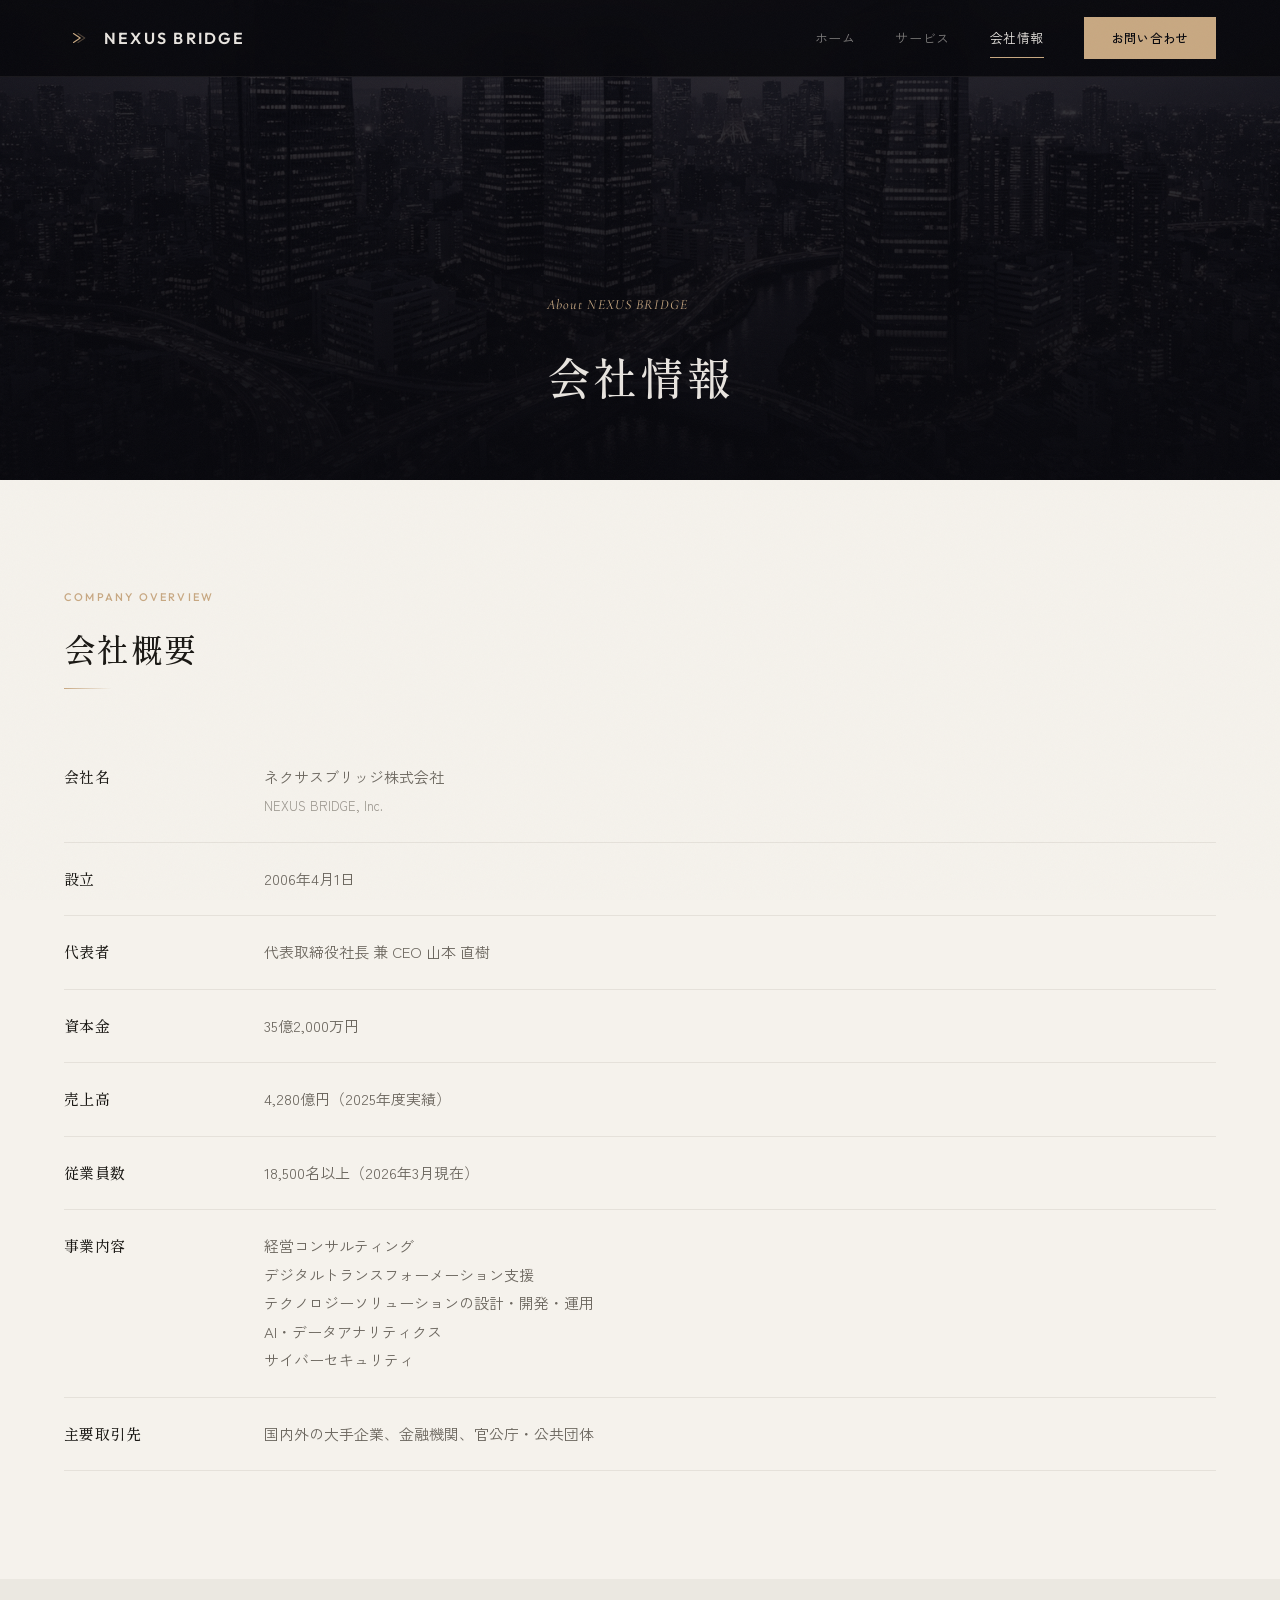
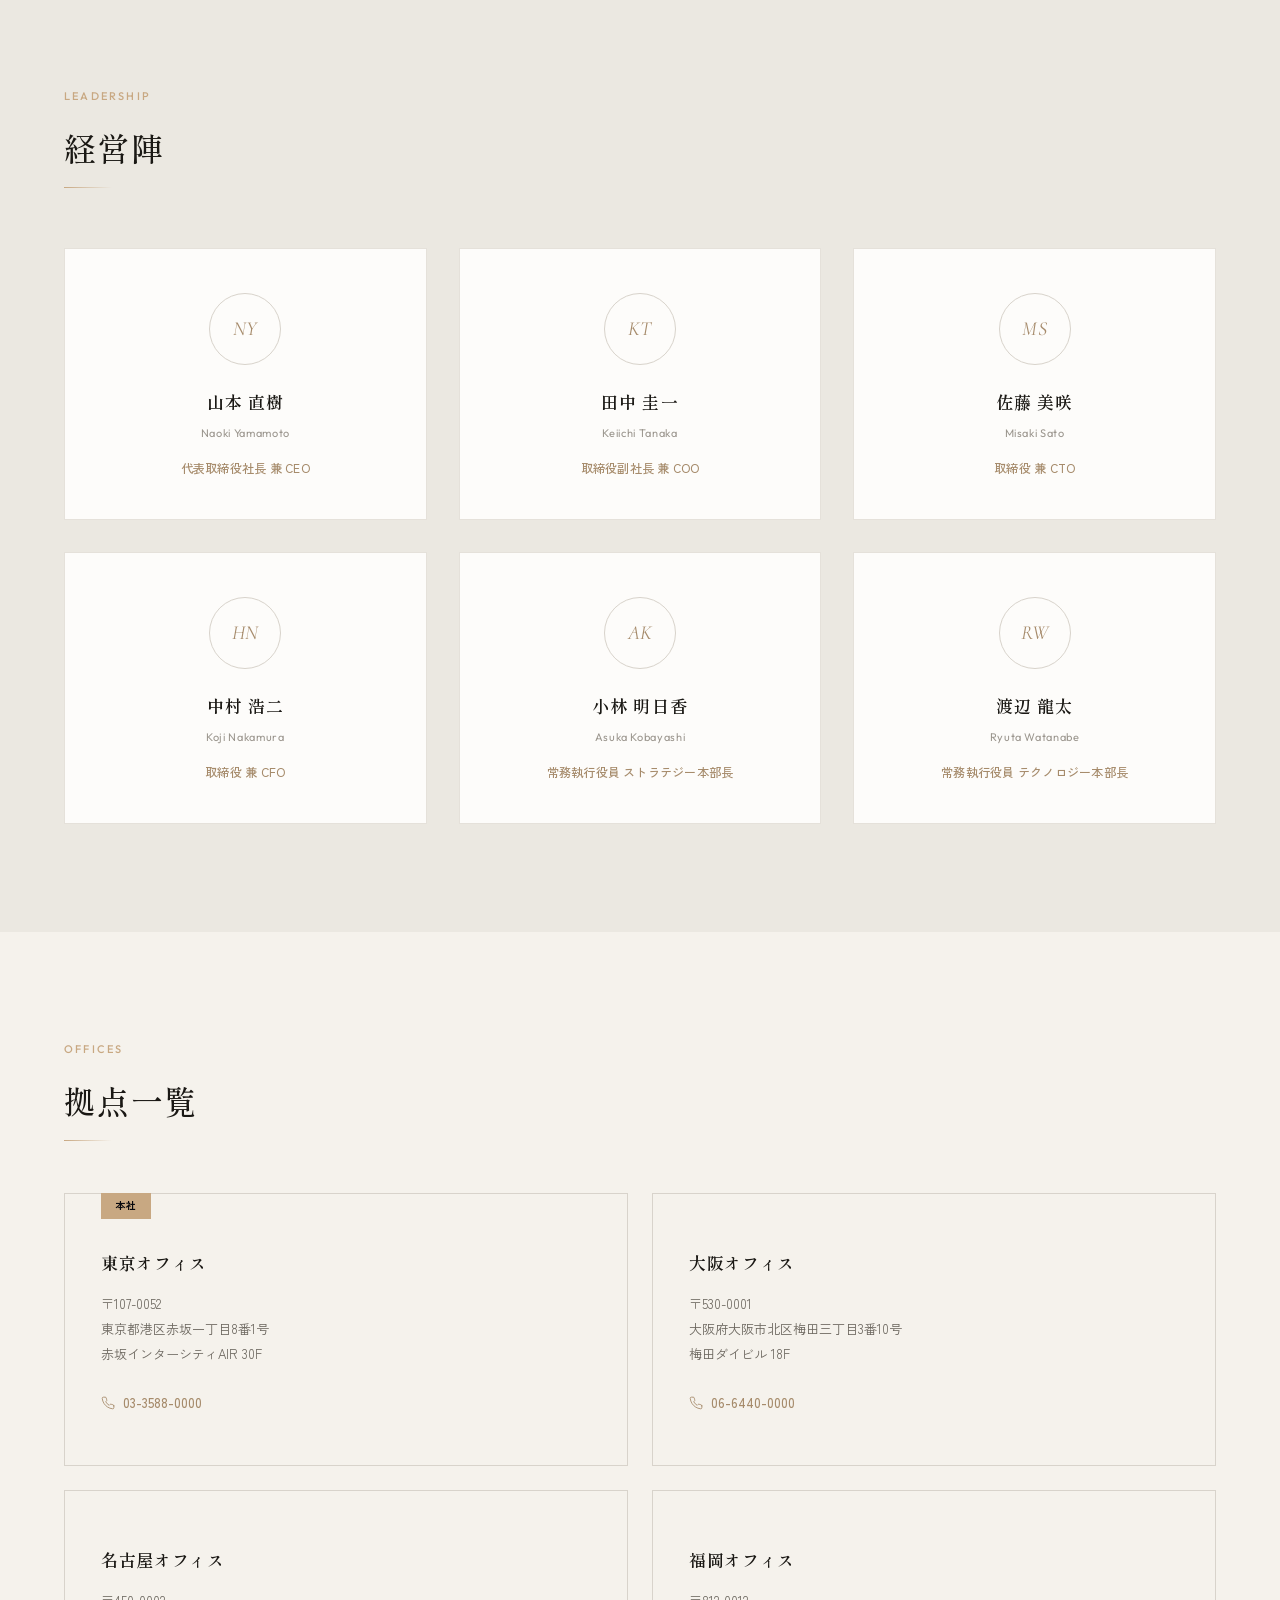
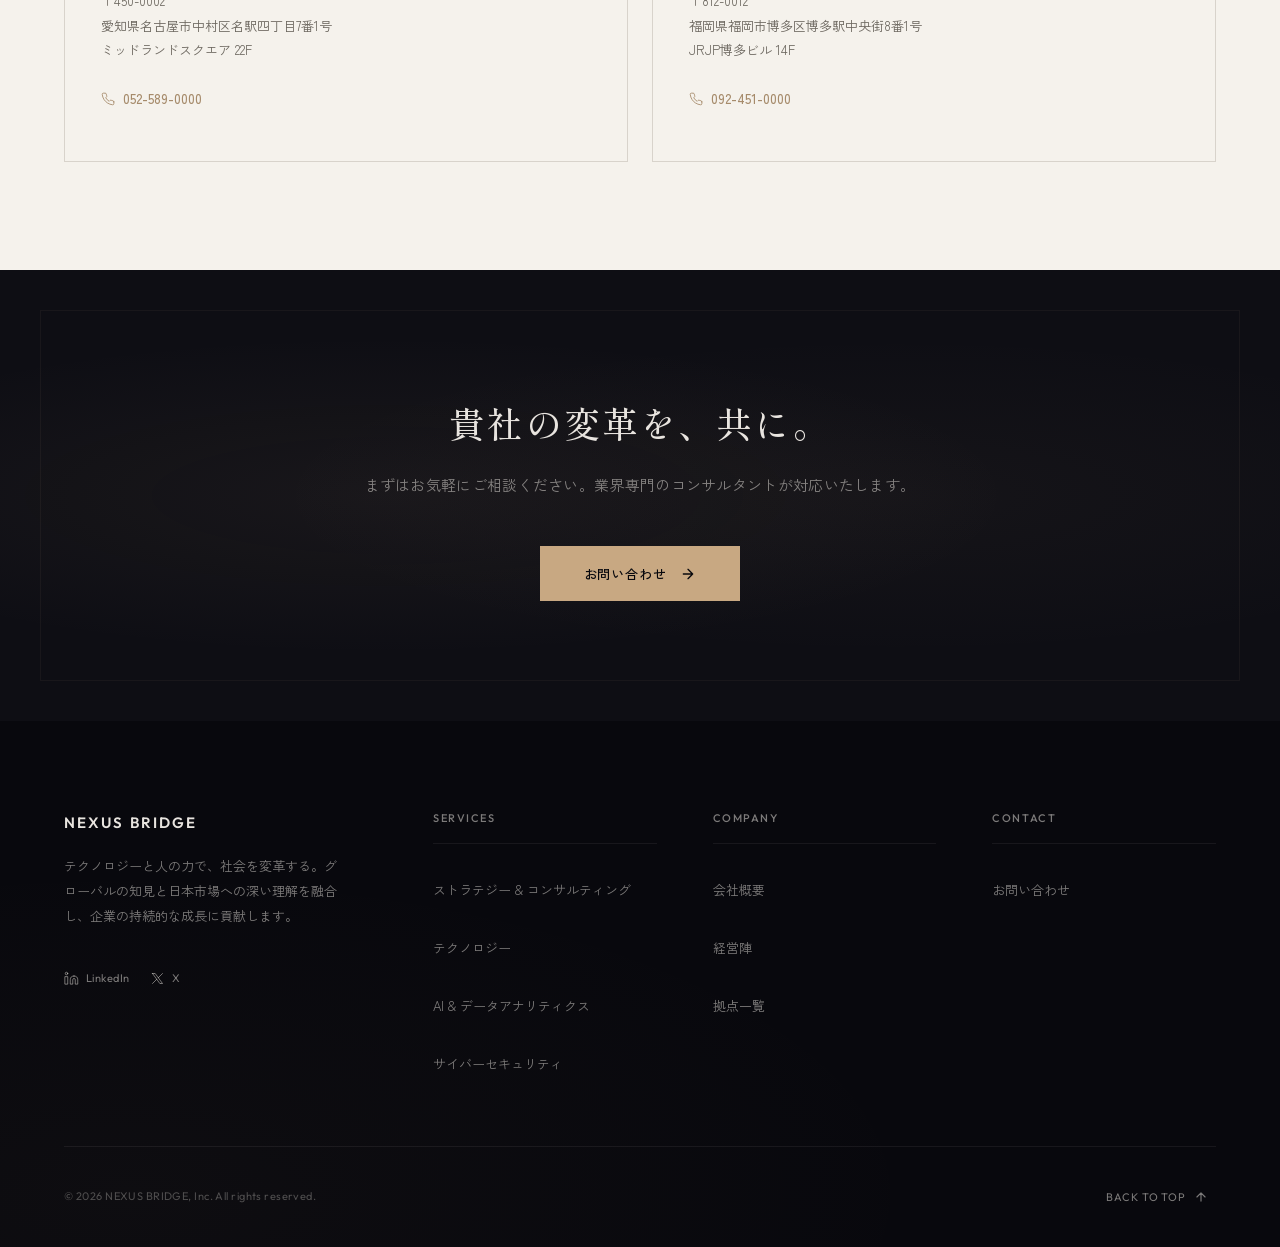
==== about.html @ c017702c "Initial commit: NEXUS BRIDGE corporate site with Dark Atelier design Co-Authored-By: Claude Opus 4.6" ====
<!DOCTYPE html>
<html lang="ja">
<head>
  <meta charset="UTF-8">
  <meta name="viewport" content="width=device-width, initial-scale=1.0">
  <title>会社情報 | NEXUS BRIDGE</title>
  <meta name="description" content="ネクサスブリッジの会社概要、経営陣、拠点情報をご紹介します。">
  <link rel="icon" type="image/svg+xml" href="favicon.svg">
  <link rel="preconnect" href="https://fonts.googleapis.com">
  <link rel="preconnect" href="https://fonts.gstatic.com" crossorigin>
  <link href="https://fonts.googleapis.com/css2?family=Cormorant:ital,wght@0,400;0,500;0,600;0,700;1,400;1,500&family=Outfit:wght@300;400;500;600;700&family=Shippori+Mincho:wght@400;500;600;700&family=Zen+Kaku+Gothic+New:wght@400;500;700&display=swap" rel="stylesheet">
  <link rel="stylesheet" href="style.css">
</head>
<body>

  <!-- ===== HEADER ===== -->
  <header class="header" role="banner">
    <div class="header__inner">
      <a href="index.html" class="header__logo" aria-label="NEXUS BRIDGE ホーム">
        <span class="header__logo-chevron">
          <svg viewBox="0 0 32 32" fill="none" aria-hidden="true">
            <path d="M8 8L20 16L8 24" stroke="#C8A882" stroke-width="2" stroke-linecap="round" stroke-linejoin="round"/>
            <path d="M16 8L28 16L16 24" stroke="#C8A882" stroke-width="2" stroke-linecap="round" stroke-linejoin="round" opacity="0.35"/>
          </svg>
        </span>
        NEXUS BRIDGE
      </a>
      <nav class="header__nav" id="mainNav" aria-label="メインナビゲーション">
        <a href="index.html" class="header__nav-link">ホーム</a>
        <a href="services.html" class="header__nav-link">サービス</a>
        <a href="about.html" class="header__nav-link header__nav-link--active">会社情報</a>
        <a href="contact.html" class="header__contact-btn">お問い合わせ</a>
      </nav>
      <button class="header__menu-btn" id="menuBtn" aria-label="メニューを開く" aria-expanded="false">
        <svg viewBox="0 0 24 24" fill="none" stroke="currentColor" stroke-width="1.5" stroke-linecap="round" aria-hidden="true">
          <line x1="3" y1="6" x2="21" y2="6"/>
          <line x1="3" y1="12" x2="21" y2="12"/>
          <line x1="3" y1="18" x2="21" y2="18"/>
        </svg>
      </button>
    </div>
  </header>

  <main>
    <!-- ===== PAGE HERO ===== -->
    <section class="page-hero">
      <div class="page-hero__bg">
        <img src="images/about-hero.png" alt="" loading="eager">
      </div>
      <div class="page-hero__overlay"></div>
      <div class="container">
        <div class="page-hero__content">
          <p class="page-hero__eyebrow">About NEXUS BRIDGE</p>
          <h1 class="page-hero__title">会社情報</h1>
        </div>
      </div>
    </section>

    <!-- ===== COMPANY INFO ===== -->
    <section class="company-info" id="overview">
      <div class="container">
        <div class="company-info__header reveal">
          <p class="eyebrow">Company Overview</p>
          <h2 class="section-title">会社概要</h2>
          <div class="accent-line" style="margin-top: 16px;"></div>
        </div>
        <table class="company-info__table reveal">
          <tbody>
            <tr>
              <th>会社名</th>
              <td>ネクサスブリッジ株式会社<br><span style="font-size: 0.8125rem; color: var(--color-text-tertiary);">NEXUS BRIDGE, Inc.</span></td>
            </tr>
            <tr>
              <th>設立</th>
              <td>2006年4月1日</td>
            </tr>
            <tr>
              <th>代表者</th>
              <td>代表取締役社長 兼 CEO 山本 直樹</td>
            </tr>
            <tr>
              <th>資本金</th>
              <td>35億2,000万円</td>
            </tr>
            <tr>
              <th>売上高</th>
              <td>4,280億円（2025年度実績）</td>
            </tr>
            <tr>
              <th>従業員数</th>
              <td>18,500名以上（2026年3月現在）</td>
            </tr>
            <tr>
              <th>事業内容</th>
              <td>
                経営コンサルティング<br>
                デジタルトランスフォーメーション支援<br>
                テクノロジーソリューションの設計・開発・運用<br>
                AI・データアナリティクス<br>
                サイバーセキュリティ
              </td>
            </tr>
            <tr>
              <th>主要取引先</th>
              <td>国内外の大手企業、金融機関、官公庁・公共団体</td>
            </tr>
          </tbody>
        </table>
      </div>
    </section>

    <!-- ===== LEADERSHIP ===== -->
    <section class="leadership" id="leadership">
      <div class="container">
        <div class="leadership__header reveal">
          <p class="eyebrow">Leadership</p>
          <h2 class="section-title">経営陣</h2>
          <div class="accent-line" style="margin-top: 16px;"></div>
        </div>
        <div class="leadership__grid">
          <article class="leader-card reveal reveal--delay-1">
            <div class="leader-card__avatar">NY</div>
            <h3 class="leader-card__name">山本 直樹</h3>
            <p class="leader-card__name-en">Naoki Yamamoto</p>
            <p class="leader-card__role">代表取締役社長 兼 CEO</p>
          </article>
          <article class="leader-card reveal--card reveal--delay-2">
            <div class="leader-card__avatar">KT</div>
            <h3 class="leader-card__name">田中 圭一</h3>
            <p class="leader-card__name-en">Keiichi Tanaka</p>
            <p class="leader-card__role">取締役副社長 兼 COO</p>
          </article>
          <article class="leader-card reveal reveal--delay-3">
            <div class="leader-card__avatar">MS</div>
            <h3 class="leader-card__name">佐藤 美咲</h3>
            <p class="leader-card__name-en">Misaki Sato</p>
            <p class="leader-card__role">取締役 兼 CTO</p>
          </article>
          <article class="leader-card reveal--left reveal--delay-1">
            <div class="leader-card__avatar">HN</div>
            <h3 class="leader-card__name">中村 浩二</h3>
            <p class="leader-card__name-en">Koji Nakamura</p>
            <p class="leader-card__role">取締役 兼 CFO</p>
          </article>
          <article class="leader-card reveal reveal--delay-2">
            <div class="leader-card__avatar">AK</div>
            <h3 class="leader-card__name">小林 明日香</h3>
            <p class="leader-card__name-en">Asuka Kobayashi</p>
            <p class="leader-card__role">常務執行役員 ストラテジー本部長</p>
          </article>
          <article class="leader-card reveal--right reveal--delay-3">
            <div class="leader-card__avatar">RW</div>
            <h3 class="leader-card__name">渡辺 龍太</h3>
            <p class="leader-card__name-en">Ryuta Watanabe</p>
            <p class="leader-card__role">常務執行役員 テクノロジー本部長</p>
          </article>
        </div>
      </div>
    </section>

    <!-- ===== OFFICES ===== -->
    <section class="offices" id="offices">
      <div class="container">
        <div class="offices__header reveal">
          <p class="eyebrow">Offices</p>
          <h2 class="section-title">拠点一覧</h2>
          <div class="accent-line" style="margin-top: 16px;"></div>
        </div>
        <div class="offices__grid">
          <div class="office-card reveal reveal--delay-1">
            <span class="office-card__badge">本社</span>
            <h3 class="office-card__name">東京オフィス</h3>
            <address class="office-card__address">
              〒107-0052<br>
              東京都港区赤坂一丁目8番1号<br>
              赤坂インターシティAIR 30F
            </address>
            <a href="tel:03-3588-0000" class="office-card__tel">
              <svg width="14" height="14" viewBox="0 0 24 24" fill="none" stroke="currentColor" stroke-width="1.5" stroke-linecap="round" stroke-linejoin="round" aria-hidden="true">
                <path d="M22 16.92v3a2 2 0 0 1-2.18 2 19.79 19.79 0 0 1-8.63-3.07 19.5 19.5 0 0 1-6-6 19.79 19.79 0 0 1-3.07-8.67A2 2 0 0 1 4.11 2h3a2 2 0 0 1 2 1.72 12.84 12.84 0 0 0 .7 2.81 2 2 0 0 1-.45 2.11L8.09 9.91a16 16 0 0 0 6 6l1.27-1.27a2 2 0 0 1 2.11-.45 12.84 12.84 0 0 0 2.81.7A2 2 0 0 1 22 16.92z"/>
              </svg>
              03-3588-0000
            </a>
          </div>
          <div class="office-card reveal reveal--delay-2">
            <h3 class="office-card__name">大阪オフィス</h3>
            <address class="office-card__address">
              〒530-0001<br>
              大阪府大阪市北区梅田三丁目3番10号<br>
              梅田ダイビル 18F
            </address>
            <a href="tel:06-6440-0000" class="office-card__tel">
              <svg width="14" height="14" viewBox="0 0 24 24" fill="none" stroke="currentColor" stroke-width="1.5" stroke-linecap="round" stroke-linejoin="round" aria-hidden="true">
                <path d="M22 16.92v3a2 2 0 0 1-2.18 2 19.79 19.79 0 0 1-8.63-3.07 19.5 19.5 0 0 1-6-6 19.79 19.79 0 0 1-3.07-8.67A2 2 0 0 1 4.11 2h3a2 2 0 0 1 2 1.72 12.84 12.84 0 0 0 .7 2.81 2 2 0 0 1-.45 2.11L8.09 9.91a16 16 0 0 0 6 6l1.27-1.27a2 2 0 0 1 2.11-.45 12.84 12.84 0 0 0 2.81.7A2 2 0 0 1 22 16.92z"/>
              </svg>
              06-6440-0000
            </a>
          </div>
          <div class="office-card reveal reveal--delay-3">
            <h3 class="office-card__name">名古屋オフィス</h3>
            <address class="office-card__address">
              〒450-0002<br>
              愛知県名古屋市中村区名駅四丁目7番1号<br>
              ミッドランドスクエア 22F
            </address>
            <a href="tel:052-589-0000" class="office-card__tel">
              <svg width="14" height="14" viewBox="0 0 24 24" fill="none" stroke="currentColor" stroke-width="1.5" stroke-linecap="round" stroke-linejoin="round" aria-hidden="true">
                <path d="M22 16.92v3a2 2 0 0 1-2.18 2 19.79 19.79 0 0 1-8.63-3.07 19.5 19.5 0 0 1-6-6 19.79 19.79 0 0 1-3.07-8.67A2 2 0 0 1 4.11 2h3a2 2 0 0 1 2 1.72 12.84 12.84 0 0 0 .7 2.81 2 2 0 0 1-.45 2.11L8.09 9.91a16 16 0 0 0 6 6l1.27-1.27a2 2 0 0 1 2.11-.45 12.84 12.84 0 0 0 2.81.7A2 2 0 0 1 22 16.92z"/>
              </svg>
              052-589-0000
            </a>
          </div>
          <div class="office-card reveal reveal--delay-4">
            <h3 class="office-card__name">福岡オフィス</h3>
            <address class="office-card__address">
              〒812-0012<br>
              福岡県福岡市博多区博多駅中央街8番1号<br>
              JRJP博多ビル 14F
            </address>
            <a href="tel:092-451-0000" class="office-card__tel">
              <svg width="14" height="14" viewBox="0 0 24 24" fill="none" stroke="currentColor" stroke-width="1.5" stroke-linecap="round" stroke-linejoin="round" aria-hidden="true">
                <path d="M22 16.92v3a2 2 0 0 1-2.18 2 19.79 19.79 0 0 1-8.63-3.07 19.5 19.5 0 0 1-6-6 19.79 19.79 0 0 1-3.07-8.67A2 2 0 0 1 4.11 2h3a2 2 0 0 1 2 1.72 12.84 12.84 0 0 0 .7 2.81 2 2 0 0 1-.45 2.11L8.09 9.91a16 16 0 0 0 6 6l1.27-1.27a2 2 0 0 1 2.11-.45 12.84 12.84 0 0 0 2.81.7A2 2 0 0 1 22 16.92z"/>
              </svg>
              092-451-0000
            </a>
          </div>
        </div>
      </div>
    </section>

    <!-- ===== CTA ===== -->
    <section class="cta-banner">
      <div class="container">
        <div class="cta-banner__inner reveal--scale">
          <h2 class="cta-banner__title">貴社の変革を、共に。</h2>
          <p class="cta-banner__text">まずはお気軽にご相談ください。業界専門のコンサルタントが対応いたします。</p>
          <a href="contact.html" class="cta-banner__btn">
            お問い合わせ
            <svg class="cta-banner__btn-arrow" width="16" height="16" viewBox="0 0 24 24" fill="none" stroke="currentColor" stroke-width="2" stroke-linecap="round" stroke-linejoin="round" aria-hidden="true">
              <path d="M5 12h14M12 5l7 7-7 7"/>
            </svg>
          </a>
        </div>
      </div>
    </section>
  </main>

  <!-- ===== FOOTER ===== -->
  <footer class="footer" role="contentinfo">
    <div class="container">
      <div class="footer__inner">
        <div class="footer__main">
          <div class="footer__brand">
            <div class="footer__brand-name">NEXUS BRIDGE</div>
            <p class="footer__brand-desc">テクノロジーと人の力で、社会を変革する。グローバルの知見と日本市場への深い理解を融合し、企業の持続的な成長に貢献します。</p>
            <div class="footer__social">
              <a href="#" class="footer__social-link" aria-label="LinkedIn">
                <svg width="15" height="15" viewBox="0 0 24 24" fill="none" stroke="currentColor" stroke-width="1.5" stroke-linecap="round" stroke-linejoin="round" aria-hidden="true">
                  <path d="M16 8a6 6 0 0 1 6 6v7h-4v-7a2 2 0 0 0-2-2 2 2 0 0 0-2 2v7h-4v-7a6 6 0 0 1 6-6z"/>
                  <rect x="2" y="9" width="4" height="12"/>
                  <circle cx="4" cy="4" r="2"/>
                </svg>
                <span>LinkedIn</span>
              </a>
              <a href="#" class="footer__social-link" aria-label="X (Twitter)">
                <svg width="15" height="15" viewBox="0 0 24 24" fill="none" stroke="currentColor" stroke-width="1.5" stroke-linecap="round" stroke-linejoin="round" aria-hidden="true">
                  <path d="M4 4l11.733 16H20L8.267 4H4z"/>
                  <path d="M4 20l6.768-6.768M20 4l-6.768 6.768"/>
                </svg>
                <span>X</span>
              </a>
            </div>
          </div>
          <div class="footer__nav-group">
            <h3 class="footer__nav-title">Services</h3>
            <ul class="footer__nav-list">
              <li><a href="services.html" class="footer__nav-link">ストラテジー &amp; コンサルティング</a></li>
              <li><a href="services.html" class="footer__nav-link">テクノロジー</a></li>
              <li><a href="services.html" class="footer__nav-link">AI &amp; データアナリティクス</a></li>
              <li><a href="services.html" class="footer__nav-link">サイバーセキュリティ</a></li>
            </ul>
          </div>
          <div class="footer__nav-group">
            <h3 class="footer__nav-title">Company</h3>
            <ul class="footer__nav-list">
              <li><a href="about.html" class="footer__nav-link">会社概要</a></li>
              <li><a href="about.html#leadership" class="footer__nav-link">経営陣</a></li>
              <li><a href="about.html#offices" class="footer__nav-link">拠点一覧</a></li>
            </ul>
          </div>
          <div class="footer__nav-group">
            <h3 class="footer__nav-title">Contact</h3>
            <ul class="footer__nav-list">
              <li><a href="contact.html" class="footer__nav-link">お問い合わせ</a></li>
            </ul>
          </div>
        </div>
        <div class="footer__bottom">
          <p class="footer__copyright">&copy; 2026 NEXUS BRIDGE, Inc. All rights reserved.</p>
          <button class="footer__back-to-top" id="backToTop" aria-label="ページの先頭に戻る">
            Back to Top
            <svg width="14" height="14" viewBox="0 0 24 24" fill="none" stroke="currentColor" stroke-width="2" stroke-linecap="round" stroke-linejoin="round" aria-hidden="true">
              <path d="M12 19V5M5 12l7-7 7 7"/>
            </svg>
          </button>
        </div>
      </div>
    </div>
  </footer>

  <script src="main.js"></script>
</body>
</html>
---- style.css ----
/* ========================================
   NEXUS BRIDGE — Dark Atelier Design System
   Warm champagne gold / deep noir / editorial serif
   ======================================== */

/* --- Reset & Base --- */
*, *::before, *::after {
  margin: 0;
  padding: 0;
  box-sizing: border-box;
}

:root {
  /* Brand — Warm Champagne Gold */
  --color-accent: #C8A882;
  --color-accent-dark: #A68B6B;
  --color-accent-light: #DEC5A8;
  --color-accent-subtle: rgba(200, 168, 130, 0.08);
  --color-accent-glow: rgba(200, 168, 130, 0.12);

  /* Dark Palette */
  --color-black: #08080D;
  --color-dark: #0E0E14;
  --color-dark-card: #14141B;
  --color-dark-elevated: #1A1A22;

  /* Light Palette */
  --color-bg: #F5F2EC;
  --color-bg-alt: #EBE8E1;
  --color-bg-card: #FDFCFA;

  /* Text — On Dark */
  --text-on-dark: #E8E4DF;
  --text-on-dark-secondary: rgba(232, 228, 223, 0.52);
  --text-on-dark-tertiary: rgba(232, 228, 223, 0.3);

  /* Text — On Light */
  --color-text: #1A1814;
  --color-text-secondary: #6B665E;
  --color-text-tertiary: #9B968E;

  /* Borders */
  --color-border: #D8D3CB;
  --color-border-light: #E5E1DA;
  --color-border-dark: rgba(232, 228, 223, 0.07);

  /* Typography */
  --font-display: 'Cormorant', 'Shippori Mincho', Georgia, serif;
  --font-display-jp: 'Shippori Mincho', 'Cormorant', Georgia, serif;
  --font-sans: 'Zen Kaku Gothic New', 'Outfit', sans-serif;
  --font-en: 'Outfit', 'Zen Kaku Gothic New', sans-serif;

  /* Layout */
  --container: 1200px;
  --gutter: 24px;

  /* Easing */
  --ease-out: cubic-bezier(0.22, 1, 0.36, 1);
  --ease-out-expo: cubic-bezier(0.16, 1, 0.3, 1);
  --ease-smooth: cubic-bezier(0.4, 0, 0.2, 1);
}

html {
  font-size: 16px;
  scroll-behavior: smooth;
  -webkit-font-smoothing: antialiased;
  -moz-osx-font-smoothing: grayscale;
}

body {
  font-family: var(--font-sans);
  color: var(--color-text);
  background: var(--color-bg);
  line-height: 1.8;
  overflow-x: hidden;
}

/* --- Film Grain Overlay --- */
body::after {
  content: '';
  position: fixed;
  inset: 0;
  z-index: 10000;
  pointer-events: none;
  opacity: 0.028;
  background-image: url("data:image/svg+xml,%3Csvg viewBox='0 0 512 512' xmlns='http://www.w3.org/2000/svg'%3E%3Cfilter id='n'%3E%3CfeTurbulence type='fractalNoise' baseFrequency='0.65' numOctaves='4' stitchTiles='stitch'/%3E%3C/filter%3E%3Crect width='100%25' height='100%25' filter='url(%23n)'/%3E%3C/svg%3E");
  background-size: 256px 256px;
}

img {
  max-width: 100%;
  height: auto;
  display: block;
}

a {
  color: inherit;
  text-decoration: none;
}

ul, ol {
  list-style: none;
}

/* --- Container --- */
.container {
  max-width: var(--container);
  margin: 0 auto;
  padding: 0 var(--gutter);
}

/* --- Shared Typography --- */
.eyebrow {
  font-family: var(--font-en);
  font-size: 0.6875rem;
  font-weight: 500;
  letter-spacing: 0.2em;
  text-transform: uppercase;
  color: var(--color-accent);
}

.eyebrow--light {
  color: var(--color-accent-light);
}

.section-title {
  font-family: var(--font-display-jp);
  font-size: 2rem;
  font-weight: 500;
  line-height: 1.5;
  letter-spacing: 0.04em;
}

.section-title--large {
  font-size: 2.5rem;
}

.section-lead {
  font-size: 0.9375rem;
  color: var(--color-text-secondary);
  line-height: 2;
  max-width: 640px;
}

/* --- Accent Line (gold) --- */
.accent-line {
  width: 48px;
  height: 1px;
  background: linear-gradient(90deg, var(--color-accent), transparent);
}

/* ========================================
   HEADER
   ======================================== */
.header {
  position: fixed;
  top: 0;
  left: 0;
  right: 0;
  z-index: 1000;
  background: rgba(8, 8, 13, 0.92);
  backdrop-filter: blur(20px) saturate(1.2);
  -webkit-backdrop-filter: blur(20px) saturate(1.2);
  border-bottom: 1px solid var(--color-border-dark);
  transition: background 0.5s var(--ease-smooth);
}

.header__inner {
  display: flex;
  align-items: center;
  justify-content: space-between;
  height: 76px;
  max-width: var(--container);
  margin: 0 auto;
  padding: 0 var(--gutter);
}

.header__logo {
  display: flex;
  align-items: center;
  gap: 12px;
  font-family: var(--font-en);
  font-weight: 600;
  font-size: 1rem;
  color: var(--text-on-dark);
  letter-spacing: 0.14em;
  text-transform: uppercase;
}

.header__logo-chevron {
  display: inline-flex;
  align-items: center;
  justify-content: center;
  width: 28px;
  height: 28px;
}

.header__logo-chevron svg {
  width: 18px;
  height: 18px;
}

.header__nav {
  display: flex;
  align-items: center;
  gap: 40px;
}

.header__nav-link {
  font-family: var(--font-sans);
  font-size: 0.8125rem;
  font-weight: 400;
  color: var(--text-on-dark-secondary);
  position: relative;
  padding: 8px 0;
  letter-spacing: 0.04em;
  transition: color 0.4s var(--ease-smooth);
}

.header__nav-link::after {
  content: '';
  position: absolute;
  bottom: 0;
  left: 0;
  width: 0;
  height: 1px;
  background: var(--color-accent);
  transition: width 0.5s var(--ease-out);
}

.header__nav-link:hover,
.header__nav-link--active {
  color: var(--text-on-dark);
}

.header__nav-link:hover::after,
.header__nav-link--active::after {
  width: 100%;
}

.header__nav-link:focus-visible {
  outline: 1px solid var(--color-accent);
  outline-offset: 6px;
}

.header__contact-btn {
  font-family: var(--font-sans);
  font-size: 0.75rem;
  font-weight: 500;
  color: var(--color-black);
  background: var(--color-accent);
  padding: 10px 28px;
  letter-spacing: 0.06em;
  transition: background 0.3s var(--ease-smooth), transform 0.15s ease-out;
}

.header__contact-btn:hover {
  background: var(--color-accent-light);
}

.header__contact-btn:active {
  transform: scale(0.97);
}

.header__contact-btn:focus-visible {
  outline: 1px solid var(--color-accent-light);
  outline-offset: 4px;
}

/* Mobile Menu Button */
.header__menu-btn {
  display: none;
  background: none;
  border: none;
  cursor: pointer;
  padding: 8px;
  color: var(--text-on-dark);
}

.header__menu-btn svg {
  width: 22px;
  height: 22px;
}

/* ========================================
   HERO
   ======================================== */
.hero {
  position: relative;
  min-height: 100vh;
  display: flex;
  align-items: center;
  background: var(--color-black);
  overflow: hidden;
}

.hero__bg {
  position: absolute;
  inset: 0;
  z-index: 1;
}

.hero__bg img {
  width: 100%;
  height: 100%;
  object-fit: cover;
  opacity: 0.35;
  filter: saturate(0.3) contrast(1.1);
}

.hero__overlay {
  position: absolute;
  inset: 0;
  z-index: 2;
  background:
    linear-gradient(160deg, rgba(8, 8, 13, 0.92) 0%, rgba(8, 8, 13, 0.5) 50%, rgba(200, 168, 130, 0.04) 100%);
}

/* Hero diagonal grid lines */
.hero::before {
  content: '';
  position: absolute;
  inset: 0;
  z-index: 2;
  background-image:
    linear-gradient(45deg, rgba(200, 168, 130, 0.02) 1px, transparent 1px),
    linear-gradient(-45deg, rgba(200, 168, 130, 0.02) 1px, transparent 1px);
  background-size: 80px 80px;
  pointer-events: none;
}

.hero__content {
  position: relative;
  z-index: 3;
  max-width: var(--container);
  margin: 0 auto;
  padding: 0 var(--gutter);
  padding-top: 140px;
}

.hero__eyebrow {
  font-family: var(--font-display);
  font-size: 0.9375rem;
  font-weight: 400;
  font-style: italic;
  letter-spacing: 0.08em;
  color: var(--color-accent);
  margin-bottom: 32px;
  opacity: 0;
  animation: heroFadeUp 1s var(--ease-out) 0.3s forwards;
}

.hero__title {
  font-family: var(--font-display-jp);
  font-size: 3.75rem;
  font-weight: 500;
  line-height: 1.35;
  color: var(--text-on-dark);
  letter-spacing: 0.06em;
  max-width: 740px;
  margin-bottom: 20px;
  opacity: 0;
  animation: heroFadeUp 1.2s var(--ease-out) 0.5s forwards;
}

.hero__title-accent {
  color: var(--color-accent);
  display: inline-block;
}

/* Gold line under title */
.hero__title::after {
  content: '';
  display: block;
  width: 64px;
  height: 1px;
  background: linear-gradient(90deg, var(--color-accent), transparent);
  margin-top: 28px;
}

.hero__subtitle {
  font-family: var(--font-sans);
  font-size: 1rem;
  font-weight: 400;
  line-height: 2;
  color: var(--text-on-dark-secondary);
  max-width: 520px;
  margin-bottom: 56px;
  opacity: 0;
  animation: heroFadeUp 1.2s var(--ease-out) 0.7s forwards;
}

.hero__cta {
  display: inline-flex;
  align-items: center;
  gap: 14px;
  font-family: var(--font-sans);
  font-size: 0.8125rem;
  font-weight: 500;
  color: var(--color-black);
  background: var(--color-accent);
  padding: 16px 40px;
  letter-spacing: 0.06em;
  transition: background 0.3s var(--ease-smooth), transform 0.15s ease-out, box-shadow 0.3s var(--ease-smooth);
  opacity: 0;
  animation: heroFadeUp 1.2s var(--ease-out) 0.9s forwards;
}

.hero__cta:hover {
  background: var(--color-accent-light);
  box-shadow: 0 8px 32px rgba(200, 168, 130, 0.2);
}

.hero__cta:active {
  transform: scale(0.97);
}

.hero__cta:focus-visible {
  outline: 1px solid var(--color-accent-light);
  outline-offset: 4px;
}

.hero__cta-arrow {
  transition: transform 0.4s var(--ease-out);
}

.hero__cta:hover .hero__cta-arrow {
  transform: translateX(5px);
}

@keyframes heroFadeUp {
  from {
    opacity: 0;
    transform: translateY(20px);
  }
  to {
    opacity: 1;
    transform: translateY(0);
  }
}

.hero__scroll-indicator {
  position: absolute;
  bottom: 48px;
  left: 50%;
  transform: translateX(-50%);
  z-index: 3;
  display: flex;
  flex-direction: column;
  align-items: center;
  gap: 12px;
  color: var(--text-on-dark-tertiary);
  font-size: 0.625rem;
  font-family: var(--font-en);
  letter-spacing: 0.18em;
  text-transform: uppercase;
}

.hero__scroll-line {
  width: 1px;
  height: 52px;
  background: linear-gradient(to bottom, var(--color-accent), transparent);
  animation: scrollPulse 2.8s cubic-bezier(0.43, 0.13, 0.23, 0.96) infinite;
}

@keyframes scrollPulse {
  0%, 100% { opacity: 0.1; }
  50% { opacity: 0.8; }
}

/* ========================================
   STATS
   ======================================== */
.stats {
  background: var(--color-black);
  padding: 88px 0;
  border-top: 1px solid var(--color-border-dark);
  position: relative;
}

.stats::before {
  content: '';
  position: absolute;
  inset: 0;
  background: radial-gradient(ellipse at 50% 0%, rgba(200, 168, 130, 0.03) 0%, transparent 60%);
  pointer-events: none;
}

.stats__grid {
  display: grid;
  grid-template-columns: repeat(4, 1fr);
  gap: 48px;
  position: relative;
}

.stats__item {
  text-align: center;
  position: relative;
}

.stats__item:not(:last-child)::after {
  content: '';
  position: absolute;
  right: -24px;
  top: 50%;
  transform: translateY(-50%);
  width: 1px;
  height: 48px;
  background: linear-gradient(to bottom, transparent, var(--color-border-dark), transparent);
}

.stats__number {
  font-family: var(--font-display);
  font-size: 3.5rem;
  font-weight: 400;
  color: var(--text-on-dark);
  line-height: 1;
  margin-bottom: 12px;
  letter-spacing: -0.02em;
}

.stats__number-accent {
  color: var(--color-accent);
  font-size: 1.75rem;
  font-weight: 300;
}

.stats__label {
  font-size: 0.75rem;
  color: var(--text-on-dark-secondary);
  letter-spacing: 0.08em;
  font-weight: 400;
}

/* ========================================
   SERVICES
   ======================================== */
.services {
  padding: 140px 0 100px;
  background: var(--color-bg);
  position: relative;
}

/* Subtle dot grid pattern */
.services::before {
  content: '';
  position: absolute;
  inset: 0;
  background-image: radial-gradient(circle, rgba(200, 168, 130, 0.07) 1px, transparent 1px);
  background-size: 32px 32px;
  pointer-events: none;
}

.services__header {
  margin-bottom: 72px;
}

.services__header .eyebrow {
  margin-bottom: 20px;
}

.services__header .section-title {
  margin-bottom: 16px;
}

.services__grid {
  display: grid;
  grid-template-columns: repeat(3, 1fr);
  gap: 28px;
  position: relative;
}

.service-card {
  position: relative;
  padding: 48px 36px 44px;
  background: var(--color-bg-card);
  border: 1px solid var(--color-border-light);
  transition: border-color 0.4s var(--ease-smooth), box-shadow 0.4s var(--ease-smooth), transform 0.4s var(--ease-out);
}

/* Gold left accent border */
.service-card::before {
  content: '';
  position: absolute;
  top: 20px;
  left: -1px;
  width: 2px;
  height: 0;
  background: var(--color-accent);
  transition: height 0.5s var(--ease-out);
}

.service-card:hover {
  border-color: var(--color-accent);
  transform: translateY(-3px);
  box-shadow:
    0 2px 4px rgba(200, 168, 130, 0.04),
    0 12px 40px rgba(200, 168, 130, 0.08);
}

.service-card:hover::before {
  height: calc(100% - 40px);
}

.service-card__number {
  font-family: var(--font-display);
  font-size: 0.875rem;
  font-weight: 400;
  color: var(--color-accent);
  letter-spacing: 0.08em;
  margin-bottom: 24px;
  font-style: italic;
}

.service-card__icon {
  width: 44px;
  height: 44px;
  display: flex;
  align-items: center;
  justify-content: center;
  border: 1px solid var(--color-border);
  margin-bottom: 28px;
  color: var(--color-accent-dark);
  transition: border-color 0.3s var(--ease-smooth), background 0.3s var(--ease-smooth);
}

.service-card:hover .service-card__icon {
  border-color: var(--color-accent);
  background: var(--color-accent-subtle);
}

.service-card__title {
  font-family: var(--font-display-jp);
  font-size: 1.1875rem;
  font-weight: 600;
  margin-bottom: 14px;
  letter-spacing: 0.03em;
  line-height: 1.5;
}

.service-card__text {
  font-size: 0.875rem;
  color: var(--color-text-secondary);
  line-height: 1.9;
  margin-bottom: 28px;
}

.service-card__link {
  display: inline-flex;
  align-items: center;
  gap: 10px;
  font-size: 0.8125rem;
  font-weight: 500;
  color: var(--color-accent-dark);
  letter-spacing: 0.02em;
  transition: gap 0.4s var(--ease-out), color 0.3s var(--ease-smooth);
}

.service-card__link:hover {
  gap: 14px;
  color: var(--color-accent);
}

.service-card__link:focus-visible {
  outline: 1px solid var(--color-accent);
  outline-offset: 4px;
}

/* ========================================
   ABOUT SECTION (index page)
   ======================================== */
.about-section {
  padding: 160px 0;
  background: var(--color-black);
  position: relative;
  overflow: hidden;
}

/* Atmospheric gradients */
.about-section::before {
  content: '';
  position: absolute;
  inset: 0;
  background:
    radial-gradient(ellipse at 15% 50%, rgba(200, 168, 130, 0.04) 0%, transparent 55%),
    radial-gradient(ellipse at 85% 80%, rgba(200, 168, 130, 0.02) 0%, transparent 45%);
  pointer-events: none;
}

/* Subtle grid lines */
.about-section::after {
  content: '';
  position: absolute;
  inset: 0;
  background-image:
    linear-gradient(rgba(232, 228, 223, 0.02) 1px, transparent 1px),
    linear-gradient(90deg, rgba(232, 228, 223, 0.02) 1px, transparent 1px);
  background-size: 64px 64px;
  pointer-events: none;
}

.about-section__inner {
  display: grid;
  grid-template-columns: 5fr 7fr;
  gap: 80px;
  align-items: center;
  position: relative;
  z-index: 1;
}

.about-section__left .eyebrow {
  margin-bottom: 20px;
}

.about-section__title {
  font-family: var(--font-display-jp);
  font-size: 2.125rem;
  font-weight: 500;
  line-height: 1.55;
  color: var(--text-on-dark);
  letter-spacing: 0.04em;
  margin-bottom: 28px;
}

.about-section__text {
  font-size: 0.9375rem;
  color: var(--text-on-dark-secondary);
  line-height: 2;
  margin-bottom: 40px;
}

.about-section__link {
  display: inline-flex;
  align-items: center;
  gap: 14px;
  font-size: 0.8125rem;
  font-weight: 500;
  color: var(--color-accent);
  padding: 14px 32px;
  border: 1px solid rgba(200, 168, 130, 0.35);
  letter-spacing: 0.04em;
  transition: background 0.4s var(--ease-smooth), border-color 0.4s var(--ease-smooth), color 0.3s var(--ease-smooth), transform 0.15s ease-out;
}

.about-section__link:hover {
  background: var(--color-accent);
  border-color: var(--color-accent);
  color: var(--color-black);
}

.about-section__link:active {
  transform: scale(0.97);
}

.about-section__link:focus-visible {
  outline: 1px solid var(--color-accent-light);
  outline-offset: 4px;
}

.about-section__image {
  overflow: hidden;
  position: relative;
}

/* Image reveal mask */
.about-section__image::before {
  content: '';
  position: absolute;
  inset: 0;
  border: 1px solid rgba(200, 168, 130, 0.12);
  z-index: 1;
  pointer-events: none;
}

.about-section__image img {
  width: 100%;
  height: 420px;
  object-fit: cover;
  filter: saturate(0.4) contrast(1.05);
  transition: transform 1s var(--ease-out), filter 1s var(--ease-out);
}

.about-section__image:hover img {
  transform: scale(1.04);
  filter: saturate(0.55) contrast(1.08);
}

/* ========================================
   NEWS
   ======================================== */
.news {
  padding: 100px 0 108px;
  background: var(--color-bg-alt);
}

.news__header {
  display: flex;
  align-items: flex-end;
  justify-content: space-between;
  margin-bottom: 52px;
}

.news__header-left .eyebrow {
  margin-bottom: 16px;
}

.news__more {
  display: inline-flex;
  align-items: center;
  gap: 8px;
  font-size: 0.8125rem;
  font-weight: 500;
  color: var(--color-accent-dark);
  transition: gap 0.4s var(--ease-out);
}

.news__more:hover {
  gap: 12px;
}

.news__more:focus-visible {
  outline: 1px solid var(--color-accent);
  outline-offset: 4px;
}

.news__list {
  display: flex;
  flex-direction: column;
}

.news-item {
  display: grid;
  grid-template-columns: 130px 110px 1fr auto;
  align-items: center;
  gap: 28px;
  padding: 24px 0;
  border-bottom: 1px solid var(--color-border);
  transition: background 0.3s var(--ease-smooth);
  cursor: pointer;
}

.news-item:first-child {
  border-top: 1px solid var(--color-border);
}

.news-item:hover {
  background: rgba(200, 168, 130, 0.03);
}

.news-item__date {
  font-family: var(--font-en);
  font-size: 0.8125rem;
  font-weight: 400;
  color: var(--color-text-tertiary);
  letter-spacing: 0.02em;
}

.news-item__tag {
  display: inline-flex;
  align-items: center;
  justify-content: center;
  font-size: 0.625rem;
  font-weight: 500;
  color: var(--color-accent-dark);
  background: rgba(200, 168, 130, 0.1);
  padding: 5px 14px;
  letter-spacing: 0.06em;
  text-transform: uppercase;
}

.news-item__title {
  font-size: 0.9375rem;
  font-weight: 400;
  color: var(--color-text);
  letter-spacing: 0.02em;
  transition: color 0.3s var(--ease-smooth);
}

.news-item:hover .news-item__title {
  color: var(--color-accent-dark);
}

.news-item__arrow {
  color: var(--color-text-tertiary);
  transition: color 0.3s var(--ease-smooth), transform 0.4s var(--ease-out);
}

.news-item:hover .news-item__arrow {
  color: var(--color-accent);
  transform: translateX(4px);
}

/* ========================================
   CTA BANNER
   ======================================== */
.cta-banner {
  padding: 120px 0;
  background: var(--color-dark);
  position: relative;
  overflow: hidden;
}

/* Warm atmospheric gradients */
.cta-banner::before {
  content: '';
  position: absolute;
  inset: 0;
  background:
    radial-gradient(ellipse at 30% 50%, rgba(200, 168, 130, 0.06) 0%, transparent 50%),
    radial-gradient(ellipse at 70% 50%, rgba(200, 168, 130, 0.04) 0%, transparent 50%);
  pointer-events: none;
}

/* Decorative corner lines */
.cta-banner::after {
  content: '';
  position: absolute;
  top: 40px;
  left: 40px;
  right: 40px;
  bottom: 40px;
  border: 1px solid rgba(200, 168, 130, 0.06);
  pointer-events: none;
}

.cta-banner__inner {
  position: relative;
  z-index: 1;
  text-align: center;
}

.cta-banner__title {
  font-family: var(--font-display-jp);
  font-size: 2.25rem;
  font-weight: 500;
  color: var(--text-on-dark);
  margin-bottom: 16px;
  letter-spacing: 0.06em;
}

.cta-banner__text {
  font-size: 0.9375rem;
  color: var(--text-on-dark-secondary);
  margin-bottom: 48px;
  letter-spacing: 0.02em;
}

.cta-banner__btn {
  display: inline-flex;
  align-items: center;
  gap: 14px;
  font-family: var(--font-sans);
  font-size: 0.8125rem;
  font-weight: 500;
  color: var(--color-black);
  background: var(--color-accent);
  padding: 16px 44px;
  letter-spacing: 0.06em;
  transition: background 0.3s var(--ease-smooth), transform 0.15s ease-out, box-shadow 0.3s var(--ease-smooth);
}

.cta-banner__btn:hover {
  background: var(--color-accent-light);
  box-shadow: 0 8px 40px rgba(200, 168, 130, 0.25);
}

.cta-banner__btn:active {
  transform: scale(0.97);
}

.cta-banner__btn:focus-visible {
  outline: 1px solid var(--color-accent-light);
  outline-offset: 4px;
}

.cta-banner__btn-arrow {
  transition: transform 0.4s var(--ease-out);
}

.cta-banner__btn:hover .cta-banner__btn-arrow {
  transform: translateX(5px);
}

/* ========================================
   FOOTER
   ======================================== */
.footer {
  background: var(--color-black);
  padding: 88px 0 0;
  position: relative;
  overflow: hidden;
}

.footer::before {
  content: '';
  position: absolute;
  inset: 0;
  background:
    radial-gradient(ellipse at 10% 90%, rgba(200, 168, 130, 0.03) 0%, transparent 50%);
  pointer-events: none;
}

.footer__inner {
  position: relative;
  z-index: 1;
}

.footer__main {
  display: grid;
  grid-template-columns: 1.4fr repeat(3, 1fr);
  gap: 56px;
  padding-bottom: 60px;
  border-bottom: 1px solid var(--color-border-dark);
}

.footer__brand-name {
  font-family: var(--font-en);
  font-size: 0.9375rem;
  font-weight: 600;
  color: var(--text-on-dark);
  margin-bottom: 18px;
  letter-spacing: 0.14em;
  text-transform: uppercase;
}

.footer__brand-desc {
  font-size: 0.8125rem;
  color: var(--text-on-dark-secondary);
  line-height: 1.9;
  margin-bottom: 28px;
  max-width: 280px;
}

.footer__social {
  display: flex;
  gap: 20px;
}

.footer__social-link {
  display: inline-flex;
  align-items: center;
  gap: 7px;
  font-size: 0.6875rem;
  font-family: var(--font-en);
  color: var(--text-on-dark-secondary);
  letter-spacing: 0.04em;
  transition: color 0.3s var(--ease-smooth);
  padding: 4px 0;
  min-height: 44px;
}

.footer__social-link:hover {
  color: var(--color-accent);
}

.footer__social-link:focus-visible {
  outline: 1px solid var(--color-accent);
  outline-offset: 4px;
}

.footer__social-link svg {
  width: 15px;
  height: 15px;
}

.footer__nav-title {
  font-family: var(--font-en);
  font-size: 0.6875rem;
  font-weight: 500;
  color: var(--text-on-dark-secondary);
  letter-spacing: 0.14em;
  text-transform: uppercase;
  margin-bottom: 24px;
  padding-bottom: 14px;
  border-bottom: 1px solid var(--color-border-dark);
}

.footer__nav-list {
  display: flex;
  flex-direction: column;
  gap: 14px;
}

.footer__nav-link {
  font-size: 0.8125rem;
  color: var(--text-on-dark-secondary);
  transition: color 0.3s var(--ease-smooth);
  padding: 4px 0;
  display: flex;
  align-items: center;
  min-height: 44px;
  position: relative;
}

.footer__nav-link::after {
  content: '';
  position: absolute;
  bottom: 2px;
  left: 0;
  width: 0;
  height: 1px;
  background: var(--color-accent);
  transition: width 0.5s var(--ease-out);
}

.footer__nav-link:hover {
  color: var(--text-on-dark);
}

.footer__nav-link:hover::after {
  width: 100%;
}

.footer__nav-link:focus-visible {
  outline: 1px solid var(--color-accent);
  outline-offset: 4px;
}

.footer__bottom {
  display: flex;
  align-items: center;
  justify-content: space-between;
  padding: 28px 0;
}

.footer__copyright {
  font-size: 0.6875rem;
  color: var(--text-on-dark-tertiary);
  font-family: var(--font-en);
  letter-spacing: 0.04em;
}

.footer__back-to-top {
  display: inline-flex;
  align-items: center;
  gap: 8px;
  font-size: 0.6875rem;
  color: var(--text-on-dark-secondary);
  cursor: pointer;
  background: none;
  border: none;
  font-family: var(--font-en);
  letter-spacing: 0.08em;
  text-transform: uppercase;
  padding: 8px;
  min-height: 44px;
  transition: color 0.3s var(--ease-smooth);
}

.footer__back-to-top:hover {
  color: var(--color-accent);
}

.footer__back-to-top:focus-visible {
  outline: 1px solid var(--color-accent);
  outline-offset: 4px;
}

.footer__back-to-top svg {
  transition: transform 0.4s var(--ease-out);
}

.footer__back-to-top:hover svg {
  transform: translateY(-3px);
}

/* ========================================
   ABOUT PAGE — HERO
   ======================================== */
.page-hero {
  position: relative;
  height: 480px;
  background: var(--color-black);
  display: flex;
  align-items: flex-end;
  overflow: hidden;
}

.page-hero__bg {
  position: absolute;
  inset: 0;
}

.page-hero__bg img {
  width: 100%;
  height: 100%;
  object-fit: cover;
  opacity: 0.3;
  filter: saturate(0.3) contrast(1.1);
}

.page-hero__overlay {
  position: absolute;
  inset: 0;
  background: linear-gradient(to top, rgba(8, 8, 13, 0.94) 0%, rgba(8, 8, 13, 0.3) 100%);
}

/* Diagonal grid on page hero */
.page-hero::before {
  content: '';
  position: absolute;
  inset: 0;
  z-index: 1;
  background-image:
    linear-gradient(45deg, rgba(200, 168, 130, 0.015) 1px, transparent 1px),
    linear-gradient(-45deg, rgba(200, 168, 130, 0.015) 1px, transparent 1px);
  background-size: 80px 80px;
  pointer-events: none;
}

.page-hero__content {
  position: relative;
  z-index: 2;
  padding-bottom: 64px;
}

.page-hero__eyebrow {
  font-family: var(--font-display);
  font-size: 0.875rem;
  font-weight: 400;
  font-style: italic;
  letter-spacing: 0.08em;
  color: var(--color-accent);
  margin-bottom: 20px;
}

.page-hero__title {
  font-family: var(--font-display-jp);
  font-size: 2.75rem;
  font-weight: 500;
  color: var(--text-on-dark);
  letter-spacing: 0.06em;
}

/* ========================================
   COMPANY INFO TABLE
   ======================================== */
.company-info {
  padding: 108px 0;
  background: var(--color-bg);
}

.company-info__header {
  margin-bottom: 52px;
}

.company-info__header .eyebrow {
  margin-bottom: 16px;
}

.company-info__table {
  width: 100%;
  border-collapse: collapse;
}

.company-info__table tr {
  border-bottom: 1px solid var(--color-border-light);
}

.company-info__table th,
.company-info__table td {
  padding: 22px 0;
  text-align: left;
  font-size: 0.9375rem;
  vertical-align: top;
}

.company-info__table th {
  width: 200px;
  font-weight: 500;
  color: var(--color-text);
  letter-spacing: 0.03em;
  font-family: var(--font-display-jp);
}

.company-info__table td {
  color: var(--color-text-secondary);
  line-height: 1.9;
}

/* ========================================
   LEADERSHIP
   ======================================== */
.leadership {
  padding: 108px 0;
  background: var(--color-bg-alt);
}

.leadership__header {
  margin-bottom: 60px;
}

.leadership__header .eyebrow {
  margin-bottom: 16px;
}

.leadership__grid {
  display: grid;
  grid-template-columns: repeat(3, 1fr);
  gap: 32px;
}

.leader-card {
  padding: 44px 28px 40px;
  background: var(--color-bg-card);
  border: 1px solid var(--color-border-light);
  text-align: center;
  transition: border-color 0.4s var(--ease-smooth), box-shadow 0.4s var(--ease-smooth);
}

.leader-card:hover {
  border-color: var(--color-accent);
  box-shadow: 0 4px 20px rgba(200, 168, 130, 0.06);
}

.leader-card__avatar {
  width: 72px;
  height: 72px;
  border-radius: 50%;
  border: 1px solid var(--color-border);
  display: flex;
  align-items: center;
  justify-content: center;
  margin: 0 auto 22px;
  color: var(--color-accent-dark);
  font-family: var(--font-display);
  font-size: 1.25rem;
  font-weight: 400;
  font-style: italic;
  letter-spacing: 0.02em;
  transition: border-color 0.3s var(--ease-smooth), background 0.3s var(--ease-smooth);
}

.leader-card:hover .leader-card__avatar {
  border-color: var(--color-accent);
  background: var(--color-accent-subtle);
}

.leader-card__name {
  font-family: var(--font-display-jp);
  font-size: 1.0625rem;
  font-weight: 600;
  margin-bottom: 6px;
  letter-spacing: 0.06em;
}

.leader-card__name-en {
  font-family: var(--font-en);
  font-size: 0.6875rem;
  color: var(--color-text-tertiary);
  margin-bottom: 14px;
  letter-spacing: 0.06em;
}

.leader-card__role {
  font-size: 0.75rem;
  color: var(--color-accent-dark);
  font-weight: 500;
  letter-spacing: 0.02em;
}

/* ========================================
   OFFICES
   ======================================== */
.offices {
  padding: 108px 0;
  background: var(--color-bg);
}

.offices__header {
  margin-bottom: 52px;
}

.offices__header .eyebrow {
  margin-bottom: 16px;
}

.offices__grid {
  display: grid;
  grid-template-columns: repeat(2, 1fr);
  gap: 24px;
}

.office-card {
  padding: 40px 36px;
  border: 1px solid var(--color-border);
  position: relative;
  transition: border-color 0.4s var(--ease-smooth);
}

.office-card:hover {
  border-color: var(--color-accent);
}

.office-card__badge {
  position: absolute;
  top: -1px;
  left: 36px;
  background: var(--color-accent);
  color: var(--color-black);
  font-size: 0.625rem;
  font-weight: 600;
  padding: 4px 14px;
  letter-spacing: 0.1em;
  text-transform: uppercase;
  font-family: var(--font-en);
}

.office-card__name {
  font-family: var(--font-display-jp);
  font-size: 1.0625rem;
  font-weight: 600;
  margin-bottom: 14px;
  margin-top: 14px;
  letter-spacing: 0.04em;
}

.office-card__address {
  font-size: 0.8125rem;
  color: var(--color-text-secondary);
  line-height: 1.9;
  font-style: normal;
}

.office-card__tel {
  display: inline-flex;
  align-items: center;
  gap: 8px;
  margin-top: 14px;
  font-size: 0.8125rem;
  color: var(--color-accent-dark);
  font-weight: 500;
  min-height: 44px;
  transition: color 0.3s var(--ease-smooth);
}

.office-card__tel:hover {
  color: var(--color-accent);
}

.office-card__tel:focus-visible {
  outline: 1px solid var(--color-accent);
  outline-offset: 4px;
}

/* ========================================
   SERVICES PAGE — DETAIL
   ======================================== */
.services-detail {
  padding: 108px 0;
  background: var(--color-bg);
}

.services-detail__header {
  margin-bottom: 72px;
  max-width: 640px;
}

.services-detail__header .eyebrow {
  margin-bottom: 16px;
}

.services-detail__header .section-title {
  margin-bottom: 20px;
}

.service-detail-card {
  display: grid;
  grid-template-columns: 1fr 1fr;
  gap: 72px;
  align-items: center;
  padding: 88px 0;
  border-top: 1px solid var(--color-border-light);
}

.service-detail-card:nth-child(even) {
  direction: rtl;
}

.service-detail-card:nth-child(even) > * {
  direction: ltr;
}

.service-detail-card__number {
  font-family: var(--font-display);
  font-size: 4.5rem;
  font-weight: 300;
  color: rgba(200, 168, 130, 0.15);
  line-height: 1;
  margin-bottom: 20px;
  font-style: italic;
}

.service-detail-card__title {
  font-family: var(--font-display-jp);
  font-size: 1.5rem;
  font-weight: 600;
  margin-bottom: 20px;
  letter-spacing: 0.03em;
}

.service-detail-card__text {
  font-size: 0.9375rem;
  color: var(--color-text-secondary);
  line-height: 2;
  margin-bottom: 28px;
}

.service-detail-card__tags {
  display: flex;
  flex-wrap: wrap;
  gap: 8px;
}

.service-detail-card__tag {
  font-size: 0.6875rem;
  color: var(--color-accent-dark);
  background: rgba(200, 168, 130, 0.1);
  padding: 6px 16px;
  font-weight: 500;
  letter-spacing: 0.04em;
}

.service-detail-card__visual {
  height: 340px;
  overflow: hidden;
  position: relative;
}

.service-detail-card__visual::before {
  content: '';
  position: absolute;
  inset: 0;
  border: 1px solid var(--color-border-light);
  z-index: 1;
  pointer-events: none;
}

.service-detail-card__visual img {
  width: 100%;
  height: 100%;
  object-fit: cover;
  filter: saturate(0.4) contrast(1.05);
  transition: transform 0.8s var(--ease-out), filter 0.8s var(--ease-out);
}

.service-detail-card__visual:hover img {
  transform: scale(1.04);
  filter: saturate(0.55) contrast(1.08);
}

/* ========================================
   CONTACT PAGE
   ======================================== */
.contact-section {
  padding: 108px 0;
  background: var(--color-bg);
}

.contact-section__inner {
  display: grid;
  grid-template-columns: 5fr 7fr;
  gap: 80px;
}

.contact-section__info .eyebrow {
  margin-bottom: 16px;
}

.contact-section__title {
  font-family: var(--font-display-jp);
  font-size: 2rem;
  font-weight: 500;
  margin-bottom: 18px;
  letter-spacing: 0.04em;
}

.contact-section__text {
  font-size: 0.9375rem;
  color: var(--color-text-secondary);
  line-height: 2;
  margin-bottom: 40px;
}

.contact-section__details {
  display: flex;
  flex-direction: column;
  gap: 22px;
}

.contact-detail {
  display: flex;
  align-items: flex-start;
  gap: 14px;
}

.contact-detail__icon {
  flex-shrink: 0;
  width: 40px;
  height: 40px;
  display: flex;
  align-items: center;
  justify-content: center;
  border: 1px solid var(--color-border);
  color: var(--color-accent-dark);
}

.contact-detail__label {
  font-size: 0.6875rem;
  color: var(--color-text-tertiary);
  margin-bottom: 3px;
  letter-spacing: 0.04em;
}

.contact-detail__value {
  font-size: 0.9375rem;
  font-weight: 500;
  color: var(--color-text);
}

/* Form */
.contact-form {
  background: var(--color-bg-card);
  padding: 52px;
  border: 1px solid var(--color-border-light);
}

.contact-form__group {
  margin-bottom: 24px;
}

.contact-form__label {
  display: block;
  font-size: 0.8125rem;
  font-weight: 500;
  color: var(--color-text);
  margin-bottom: 10px;
  letter-spacing: 0.02em;
}

.contact-form__label-required {
  color: var(--color-accent-dark);
  font-size: 0.625rem;
  margin-left: 6px;
  font-weight: 400;
  letter-spacing: 0.04em;
}

.contact-form__input,
.contact-form__select,
.contact-form__textarea {
  width: 100%;
  padding: 14px 18px;
  font-size: 0.9375rem;
  font-family: var(--font-sans);
  color: var(--color-text);
  background: var(--color-bg);
  border: 1px solid var(--color-border);
  transition: border-color 0.3s var(--ease-smooth), box-shadow 0.3s var(--ease-smooth);
  appearance: none;
}

.contact-form__input:focus,
.contact-form__select:focus,
.contact-form__textarea:focus {
  border-color: var(--color-accent);
  outline: 1px solid var(--color-accent);
  outline-offset: 1px;
  box-shadow: 0 0 0 4px var(--color-accent-subtle);
}

.contact-form__select {
  background-image: url("data:image/svg+xml,%3Csvg xmlns='http://www.w3.org/2000/svg' width='12' height='12' viewBox='0 0 24 24' fill='none' stroke='%239B968E' stroke-width='2' stroke-linecap='round' stroke-linejoin='round'%3E%3Cpath d='m6 9 6 6 6-6'/%3E%3C/svg%3E");
  background-repeat: no-repeat;
  background-position: right 18px center;
  padding-right: 44px;
}

.contact-form__textarea {
  min-height: 140px;
  resize: vertical;
}

.contact-form__row {
  display: grid;
  grid-template-columns: 1fr 1fr;
  gap: 16px;
}

.contact-form__submit {
  width: 100%;
  padding: 16px;
  font-size: 0.8125rem;
  font-weight: 500;
  font-family: var(--font-sans);
  color: var(--color-black);
  background: var(--color-accent);
  border: none;
  cursor: pointer;
  letter-spacing: 0.06em;
  transition: background 0.3s var(--ease-smooth), transform 0.15s ease-out;
}

.contact-form__submit:hover {
  background: var(--color-accent-light);
}

.contact-form__submit:active {
  transform: scale(0.98);
}

.contact-form__submit:focus-visible {
  outline: 1px solid var(--color-accent-light);
  outline-offset: 4px;
}

/* ========================================
   REVEAL ANIMATIONS
   ======================================== */
.reveal {
  opacity: 0;
  transform: translateY(28px);
  transition: opacity 0.8s var(--ease-out), transform 0.8s var(--ease-out);
}

.reveal--card {
  opacity: 0;
  transform: translateY(36px);
  transition: opacity 0.9s var(--ease-out-expo), transform 0.9s var(--ease-out-expo);
}

.reveal--image {
  opacity: 0;
  transform: translateY(44px);
  transition: opacity 1.1s var(--ease-out-expo), transform 1.1s var(--ease-out-expo);
}

.reveal--left {
  opacity: 0;
  transform: translateX(-32px);
  transition: opacity 1s var(--ease-out-expo), transform 1s var(--ease-out-expo);
}

.reveal--right {
  opacity: 0;
  transform: translateX(32px);
  transition: opacity 1s var(--ease-out-expo), transform 1s var(--ease-out-expo);
}

.reveal--scale {
  opacity: 0;
  transform: scale(0.96);
  transition: opacity 0.8s var(--ease-out), transform 0.8s var(--ease-out);
}

.reveal.is-visible,
.reveal--card.is-visible,
.reveal--image.is-visible,
.reveal--scale.is-visible {
  opacity: 1;
  transform: translateY(0) translateX(0) scale(1);
}

.reveal--left.is-visible {
  opacity: 1;
  transform: translateX(0);
}

.reveal--right.is-visible {
  opacity: 1;
  transform: translateX(0);
}

.reveal--delay-1 { transition-delay: 0.12s; }
.reveal--delay-2 { transition-delay: 0.24s; }
.reveal--delay-3 { transition-delay: 0.36s; }
.reveal--delay-4 { transition-delay: 0.48s; }

/* ========================================
   RESPONSIVE
   ======================================== */

/* Tablet */
@media (max-width: 1024px) {
  .hero__title {
    font-size: 2.75rem;
  }

  .stats__grid {
    grid-template-columns: repeat(2, 1fr);
    gap: 40px;
  }

  .stats__item:nth-child(2)::after {
    display: none;
  }

  .services__grid {
    grid-template-columns: repeat(2, 1fr);
  }

  .about-section__inner {
    grid-template-columns: 1fr;
    gap: 52px;
  }

  .footer__main {
    grid-template-columns: 1fr repeat(2, 1fr);
  }

  .footer__brand {
    grid-column: 1 / -1;
    margin-bottom: 16px;
  }

  .leadership__grid {
    grid-template-columns: repeat(2, 1fr);
  }

  .service-detail-card {
    grid-template-columns: 1fr;
    gap: 36px;
  }

  .service-detail-card:nth-child(even) {
    direction: ltr;
  }

  .contact-section__inner {
    grid-template-columns: 1fr;
    gap: 52px;
  }

  .cta-banner::after {
    top: 24px;
    left: 24px;
    right: 24px;
    bottom: 24px;
  }
}

/* Mobile */
@media (max-width: 768px) {
  :root {
    --gutter: 20px;
  }

  .header__nav {
    display: none;
  }

  .header__menu-btn {
    display: block;
  }

  /* Mobile menu */
  .header__nav--mobile-open {
    display: flex;
    flex-direction: column;
    position: fixed;
    top: 76px;
    left: 0;
    right: 0;
    bottom: 0;
    background: rgba(8, 8, 13, 0.98);
    backdrop-filter: blur(20px);
    -webkit-backdrop-filter: blur(20px);
    padding: 48px var(--gutter);
    gap: 28px;
    z-index: 999;
  }

  .header__nav--mobile-open .header__nav-link {
    font-size: 1rem;
    color: var(--text-on-dark-secondary);
  }

  .header__nav--mobile-open .header__contact-btn {
    width: fit-content;
    margin-top: 20px;
  }

  .hero {
    min-height: 92vh;
  }

  .hero__title {
    font-size: 2.25rem;
  }

  .hero__subtitle {
    font-size: 0.9375rem;
  }

  .stats__grid {
    grid-template-columns: repeat(2, 1fr);
    gap: 32px;
  }

  .stats__item::after {
    display: none;
  }

  .stats__number {
    font-size: 2.5rem;
  }

  .services {
    padding: 100px 0 80px;
  }

  .services__grid {
    grid-template-columns: 1fr;
  }

  .section-title {
    font-size: 1.625rem;
  }

  .section-title--large {
    font-size: 1.875rem;
  }

  .about-section {
    padding: 100px 0;
  }

  .news-item {
    grid-template-columns: 1fr;
    gap: 8px;
    padding: 22px 0;
  }

  .news-item__arrow {
    display: none;
  }

  .footer__main {
    grid-template-columns: 1fr;
    gap: 36px;
  }

  .footer__bottom {
    flex-direction: column;
    gap: 16px;
  }

  .page-hero {
    height: 360px;
  }

  .page-hero__title {
    font-size: 2rem;
  }

  .leadership__grid {
    grid-template-columns: 1fr;
  }

  .offices__grid {
    grid-template-columns: 1fr;
  }

  .contact-form {
    padding: 32px 20px;
  }

  .contact-form__row {
    grid-template-columns: 1fr;
  }

  .cta-banner {
    padding: 80px 0;
  }

  .cta-banner::after {
    display: none;
  }
}

/* Small mobile */
@media (max-width: 480px) {
  .hero__title {
    font-size: 1.875rem;
  }

  .hero__cta {
    width: 100%;
    justify-content: center;
  }

  .cta-banner__title {
    font-size: 1.5rem;
  }
}
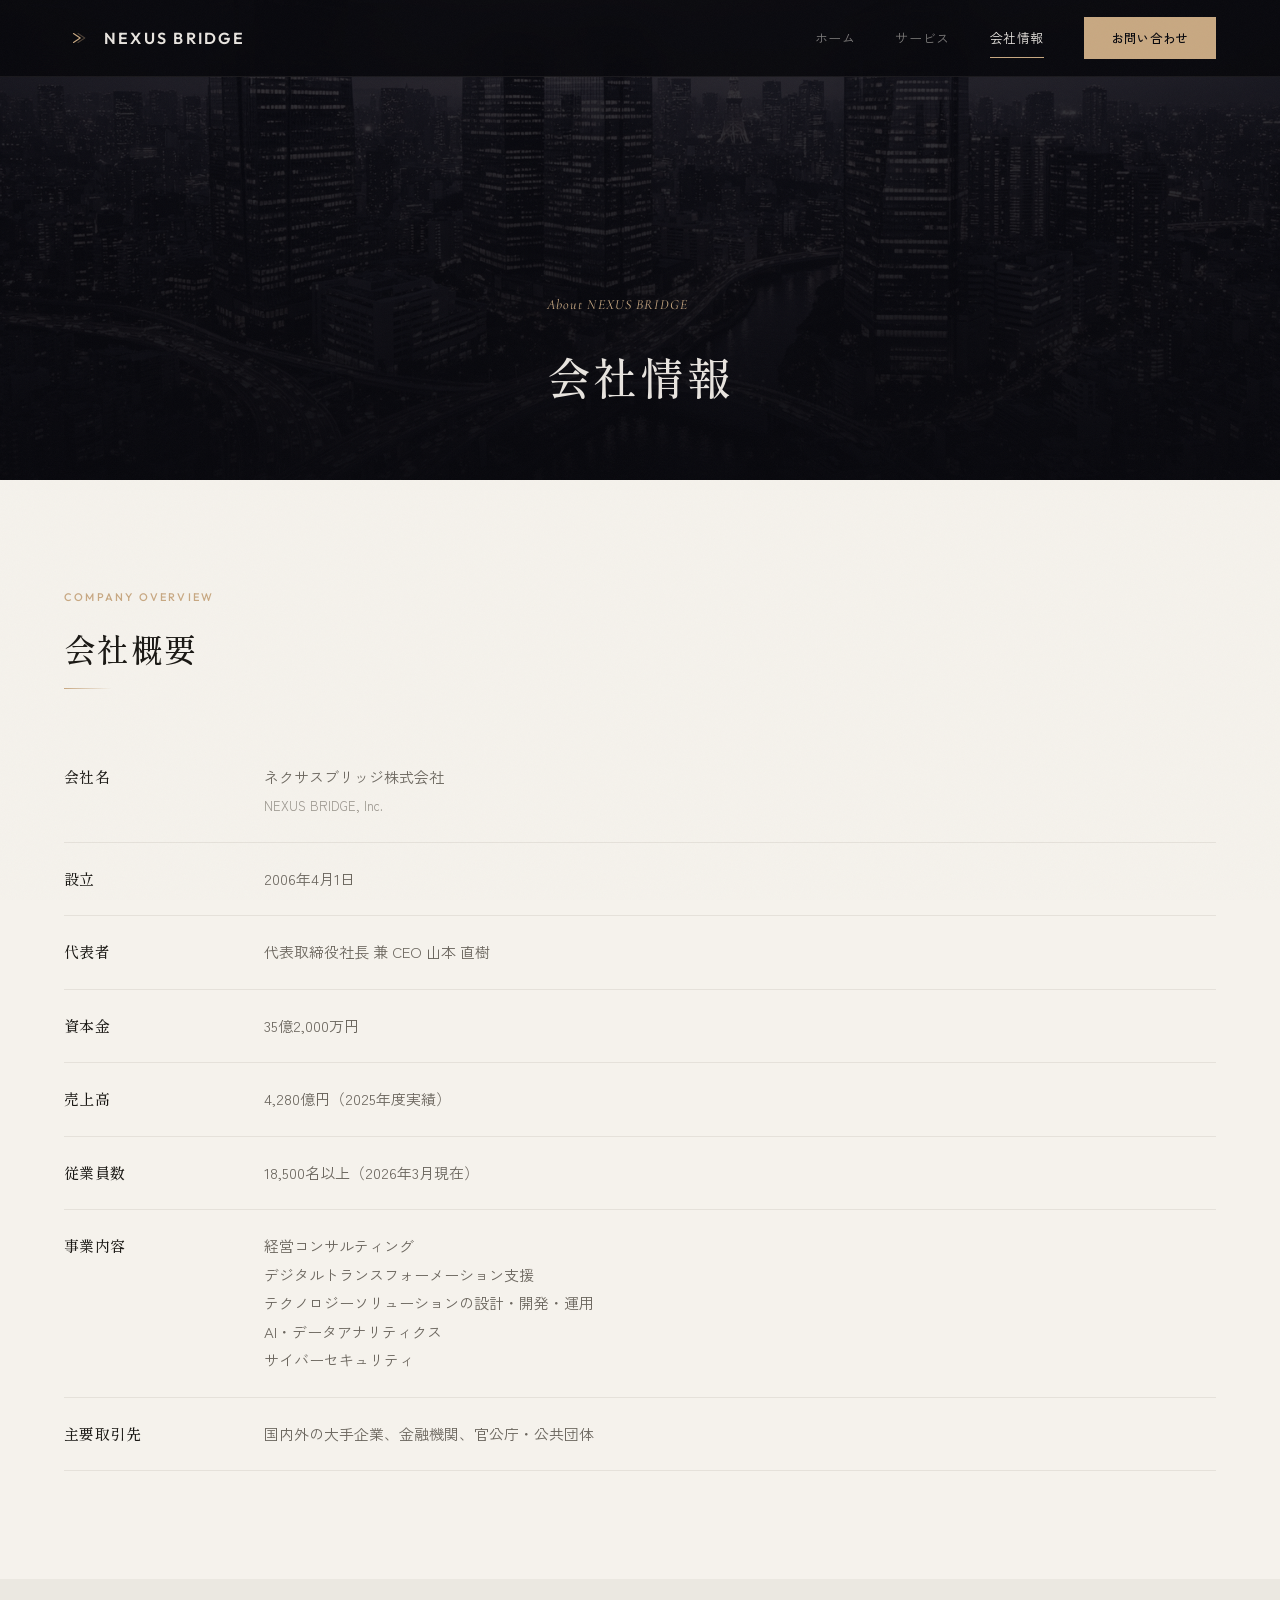
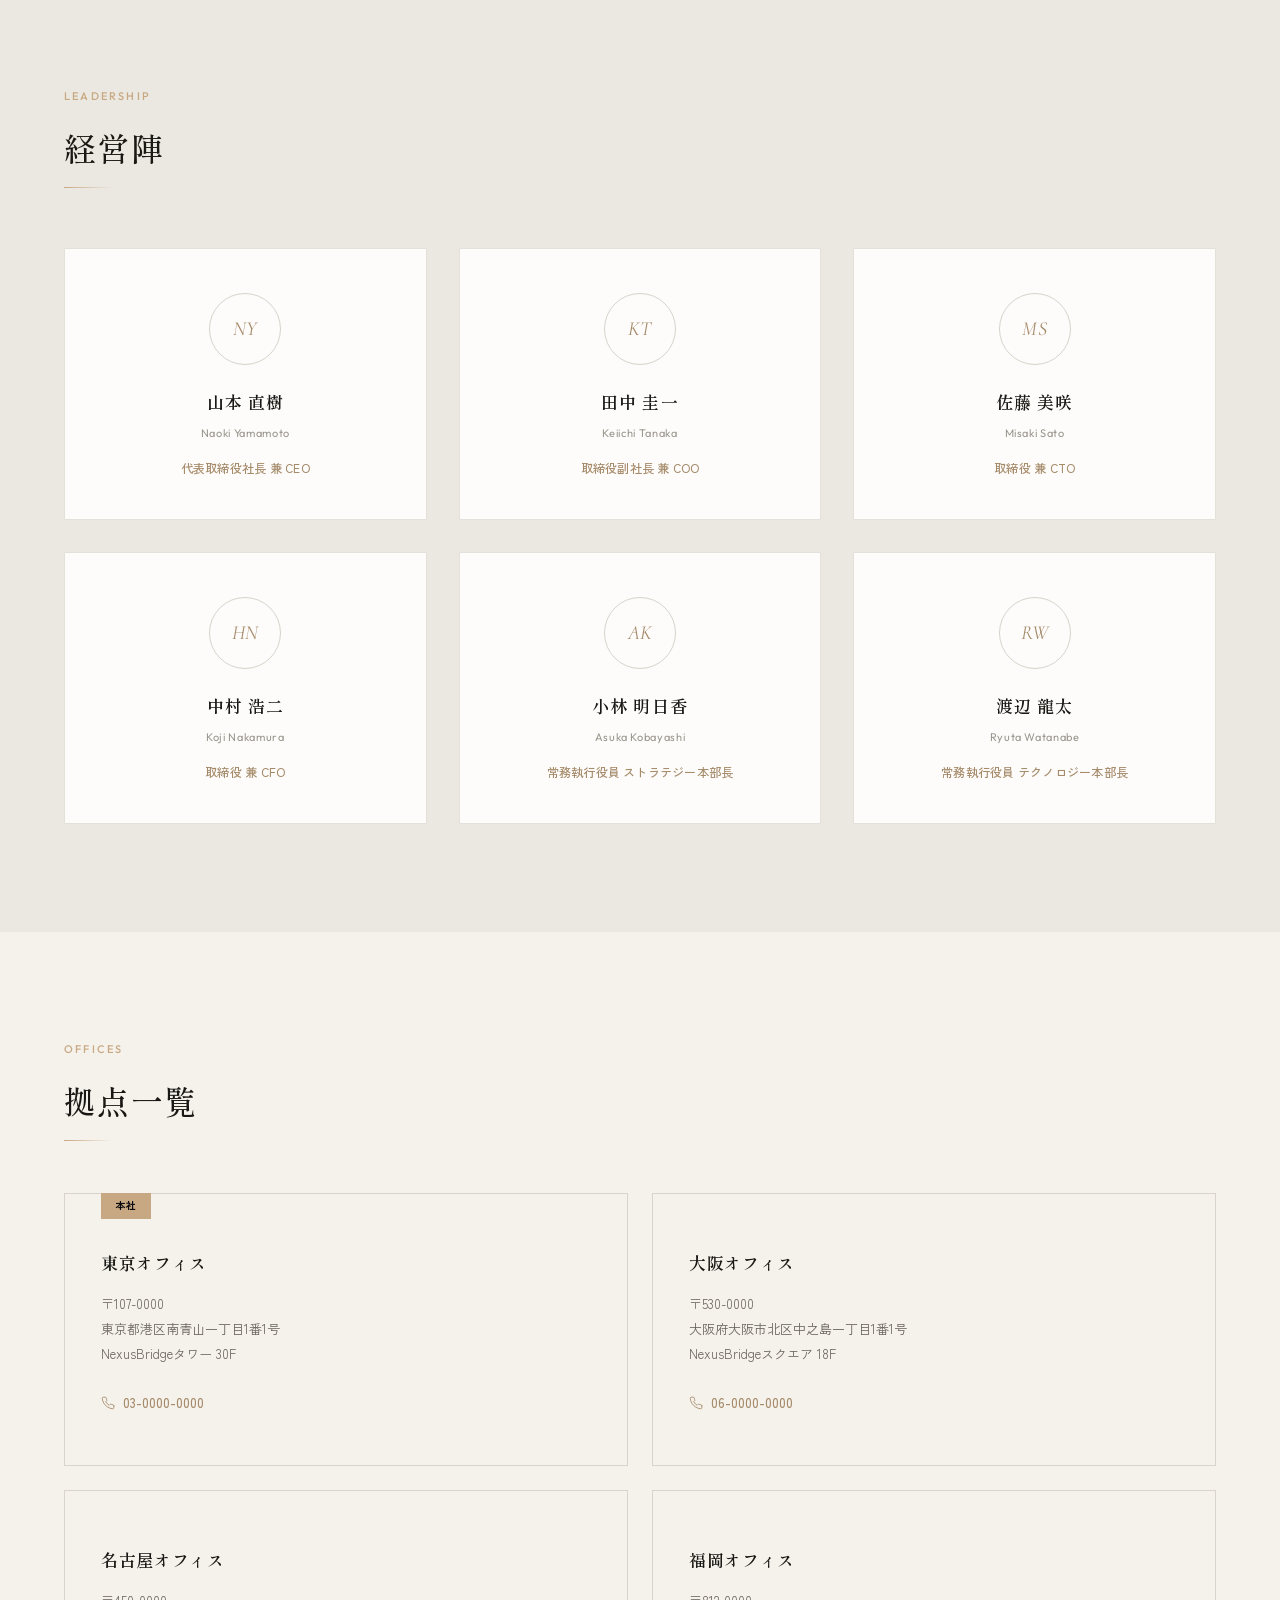
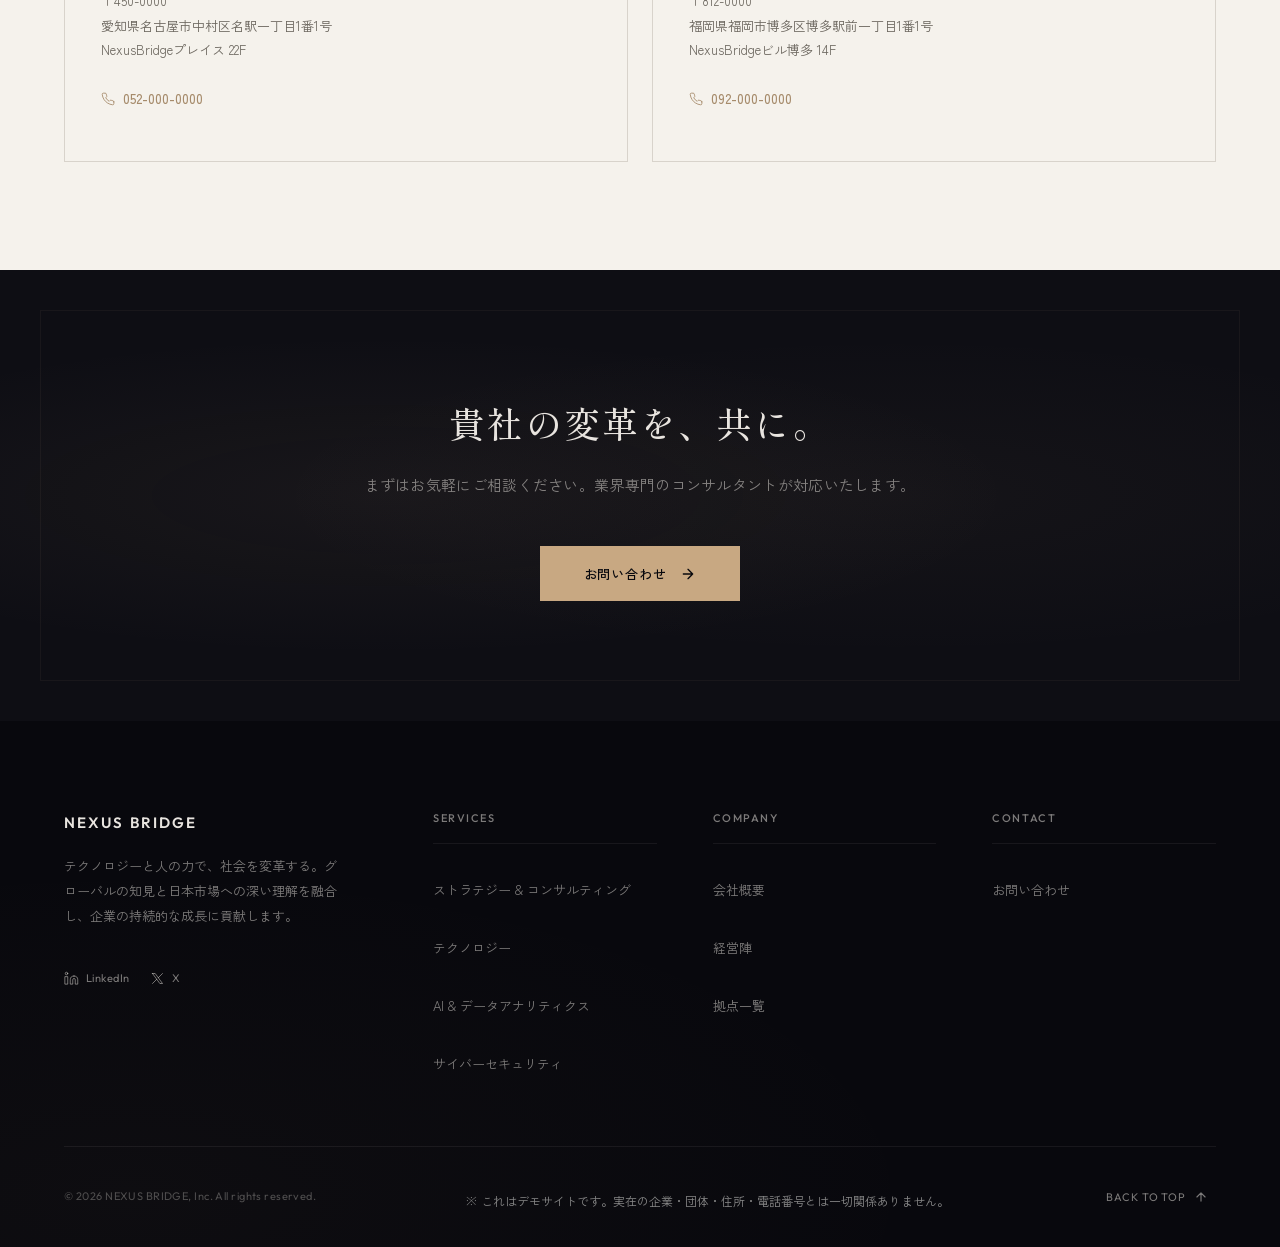
==== commit 03bd06be: "Replace real addresses/phone numbers with fictional data, add demo site notice - Replace real buildi" ====
--- a/about.html
+++ b/about.html
@@ -5,6 +5,22 @@
   <meta name="viewport" content="width=device-width, initial-scale=1.0">
   <title>会社情報 | NEXUS BRIDGE</title>
   <meta name="description" content="ネクサスブリッジの会社概要、経営陣、拠点情報をご紹介します。">
+  <!-- Open Graph -->
+  <meta property="og:title" content="会社情報 | NEXUS BRIDGE">
+  <meta property="og:description" content="2006年の創業以来、日本企業の変革に伴走。会社概要、経営陣、拠点情報をご紹介します。">
+  <meta property="og:type" content="website">
+  <meta property="og:site_name" content="NEXUS BRIDGE">
+  <meta property="og:url" content="https://tsumita2929.github.io/nexus-bridge-corporate/about.html">
+  <meta property="og:image" content="https://tsumita2929.github.io/nexus-bridge-corporate/images/ogp-about.jpg">
+  <meta property="og:image:width" content="1200">
+  <meta property="og:image:height" content="630">
+  <meta property="og:image:type" content="image/jpeg">
+  <meta property="og:locale" content="ja_JP">
+  <!-- Twitter Card -->
+  <meta name="twitter:card" content="summary_large_image">
+  <meta name="twitter:title" content="会社情報 | NEXUS BRIDGE">
+  <meta name="twitter:description" content="2006年の創業以来、日本企業の変革に伴走。会社概要、経営陣、拠点情報をご紹介します。">
+  <meta name="twitter:image" content="https://tsumita2929.github.io/nexus-bridge-corporate/images/ogp-about.jpg">
   <link rel="icon" type="image/svg+xml" href="favicon.svg">
   <link rel="preconnect" href="https://fonts.googleapis.com">
   <link rel="preconnect" href="https://fonts.gstatic.com" crossorigin>
@@ -171,57 +187,57 @@
             <span class="office-card__badge">本社</span>
             <h3 class="office-card__name">東京オフィス</h3>
             <address class="office-card__address">
-              〒107-0052<br>
-              東京都港区赤坂一丁目8番1号<br>
-              赤坂インターシティAIR 30F
+              〒107-0000<br>
+              東京都港区南青山一丁目1番1号<br>
+              NexusBridgeタワー 30F
             </address>
-            <a href="tel:03-3588-0000" class="office-card__tel">
+            <a href="tel:03-0000-0000" class="office-card__tel">
               <svg width="14" height="14" viewBox="0 0 24 24" fill="none" stroke="currentColor" stroke-width="1.5" stroke-linecap="round" stroke-linejoin="round" aria-hidden="true">
                 <path d="M22 16.92v3a2 2 0 0 1-2.18 2 19.79 19.79 0 0 1-8.63-3.07 19.5 19.5 0 0 1-6-6 19.79 19.79 0 0 1-3.07-8.67A2 2 0 0 1 4.11 2h3a2 2 0 0 1 2 1.72 12.84 12.84 0 0 0 .7 2.81 2 2 0 0 1-.45 2.11L8.09 9.91a16 16 0 0 0 6 6l1.27-1.27a2 2 0 0 1 2.11-.45 12.84 12.84 0 0 0 2.81.7A2 2 0 0 1 22 16.92z"/>
               </svg>
-              03-3588-0000
+              03-0000-0000
             </a>
           </div>
           <div class="office-card reveal reveal--delay-2">
             <h3 class="office-card__name">大阪オフィス</h3>
             <address class="office-card__address">
-              〒530-0001<br>
-              大阪府大阪市北区梅田三丁目3番10号<br>
-              梅田ダイビル 18F
+              〒530-0000<br>
+              大阪府大阪市北区中之島一丁目1番1号<br>
+              NexusBridgeスクエア 18F
             </address>
-            <a href="tel:06-6440-0000" class="office-card__tel">
+            <a href="tel:06-0000-0000" class="office-card__tel">
               <svg width="14" height="14" viewBox="0 0 24 24" fill="none" stroke="currentColor" stroke-width="1.5" stroke-linecap="round" stroke-linejoin="round" aria-hidden="true">
                 <path d="M22 16.92v3a2 2 0 0 1-2.18 2 19.79 19.79 0 0 1-8.63-3.07 19.5 19.5 0 0 1-6-6 19.79 19.79 0 0 1-3.07-8.67A2 2 0 0 1 4.11 2h3a2 2 0 0 1 2 1.72 12.84 12.84 0 0 0 .7 2.81 2 2 0 0 1-.45 2.11L8.09 9.91a16 16 0 0 0 6 6l1.27-1.27a2 2 0 0 1 2.11-.45 12.84 12.84 0 0 0 2.81.7A2 2 0 0 1 22 16.92z"/>
               </svg>
-              06-6440-0000
+              06-0000-0000
             </a>
           </div>
           <div class="office-card reveal reveal--delay-3">
             <h3 class="office-card__name">名古屋オフィス</h3>
             <address class="office-card__address">
-              〒450-0002<br>
-              愛知県名古屋市中村区名駅四丁目7番1号<br>
-              ミッドランドスクエア 22F
+              〒450-0000<br>
+              愛知県名古屋市中村区名駅一丁目1番1号<br>
+              NexusBridgeプレイス 22F
             </address>
-            <a href="tel:052-589-0000" class="office-card__tel">
+            <a href="tel:052-000-0000" class="office-card__tel">
               <svg width="14" height="14" viewBox="0 0 24 24" fill="none" stroke="currentColor" stroke-width="1.5" stroke-linecap="round" stroke-linejoin="round" aria-hidden="true">
                 <path d="M22 16.92v3a2 2 0 0 1-2.18 2 19.79 19.79 0 0 1-8.63-3.07 19.5 19.5 0 0 1-6-6 19.79 19.79 0 0 1-3.07-8.67A2 2 0 0 1 4.11 2h3a2 2 0 0 1 2 1.72 12.84 12.84 0 0 0 .7 2.81 2 2 0 0 1-.45 2.11L8.09 9.91a16 16 0 0 0 6 6l1.27-1.27a2 2 0 0 1 2.11-.45 12.84 12.84 0 0 0 2.81.7A2 2 0 0 1 22 16.92z"/>
               </svg>
-              052-589-0000
+              052-000-0000
             </a>
           </div>
           <div class="office-card reveal reveal--delay-4">
             <h3 class="office-card__name">福岡オフィス</h3>
             <address class="office-card__address">
-              〒812-0012<br>
-              福岡県福岡市博多区博多駅中央街8番1号<br>
-              JRJP博多ビル 14F
+              〒812-0000<br>
+              福岡県福岡市博多区博多駅前一丁目1番1号<br>
+              NexusBridgeビル博多 14F
             </address>
-            <a href="tel:092-451-0000" class="office-card__tel">
+            <a href="tel:092-000-0000" class="office-card__tel">
               <svg width="14" height="14" viewBox="0 0 24 24" fill="none" stroke="currentColor" stroke-width="1.5" stroke-linecap="round" stroke-linejoin="round" aria-hidden="true">
                 <path d="M22 16.92v3a2 2 0 0 1-2.18 2 19.79 19.79 0 0 1-8.63-3.07 19.5 19.5 0 0 1-6-6 19.79 19.79 0 0 1-3.07-8.67A2 2 0 0 1 4.11 2h3a2 2 0 0 1 2 1.72 12.84 12.84 0 0 0 .7 2.81 2 2 0 0 1-.45 2.11L8.09 9.91a16 16 0 0 0 6 6l1.27-1.27a2 2 0 0 1 2.11-.45 12.84 12.84 0 0 0 2.81.7A2 2 0 0 1 22 16.92z"/>
               </svg>
-              092-451-0000
+              092-000-0000
             </a>
           </div>
         </div>
@@ -297,6 +313,7 @@
         </div>
         <div class="footer__bottom">
           <p class="footer__copyright">&copy; 2026 NEXUS BRIDGE, Inc. All rights reserved.</p>
+          <p class="footer__demo-notice" style="color: var(--color-text-muted, #888); font-size: 0.75rem; margin-top: 0.5rem;">※ これはデモサイトです。実在の企業・団体・住所・電話番号とは一切関係ありません。</p>
           <button class="footer__back-to-top" id="backToTop" aria-label="ページの先頭に戻る">
             Back to Top
             <svg width="14" height="14" viewBox="0 0 24 24" fill="none" stroke="currentColor" stroke-width="2" stroke-linecap="round" stroke-linejoin="round" aria-hidden="true">
--- a/style.css
+++ b/style.css
@@ -565,7 +565,7 @@
 
 .services__grid {
   display: grid;
-  grid-template-columns: repeat(3, 1fr);
+  grid-template-columns: repeat(2, 1fr);
   gap: 28px;
   position: relative;
 }
@@ -1795,10 +1795,6 @@
     display: none;
   }
 
-  .services__grid {
-    grid-template-columns: repeat(2, 1fr);
-  }
-
   .about-section__inner {
     grid-template-columns: 1fr;
     gap: 52px;
@@ -1853,31 +1849,43 @@
     display: block;
   }
 
-  /* Mobile menu */
-  .header__nav--mobile-open {
+  /* Mobile menu — double-class selector for guaranteed override */
+  .header__nav.header__nav--mobile-open {
     display: flex;
     flex-direction: column;
     position: fixed;
     top: 76px;
     left: 0;
     right: 0;
-    bottom: 0;
-    background: rgba(8, 8, 13, 0.98);
-    backdrop-filter: blur(20px);
-    -webkit-backdrop-filter: blur(20px);
-    padding: 48px var(--gutter);
-    gap: 28px;
-    z-index: 999;
-  }
-
-  .header__nav--mobile-open .header__nav-link {
-    font-size: 1rem;
-    color: var(--text-on-dark-secondary);
-  }
-
-  .header__nav--mobile-open .header__contact-btn {
+    height: calc(100dvh - 76px);
+    background: #08080D;
+    padding: 56px var(--gutter);
+    gap: 8px;
+    z-index: 9999;
+    overflow-y: auto;
+  }
+
+  .header__nav.header__nav--mobile-open .header__nav-link {
+    font-family: var(--font-display-jp);
+    font-size: 1.5rem;
+    font-weight: 500;
+    color: #E8E4DF;
+    letter-spacing: 0.08em;
+    padding: 18px 0;
+    border-bottom: 1px solid rgba(232, 228, 223, 0.08);
+    display: block;
+  }
+
+  .header__nav.header__nav--mobile-open .header__nav-link--active {
+    color: var(--color-accent);
+  }
+
+  .header__nav.header__nav--mobile-open .header__contact-btn {
+    display: inline-flex;
     width: fit-content;
-    margin-top: 20px;
+    margin-top: 36px;
+    font-size: 0.9375rem;
+    padding: 16px 40px;
   }
 
   .hero {
